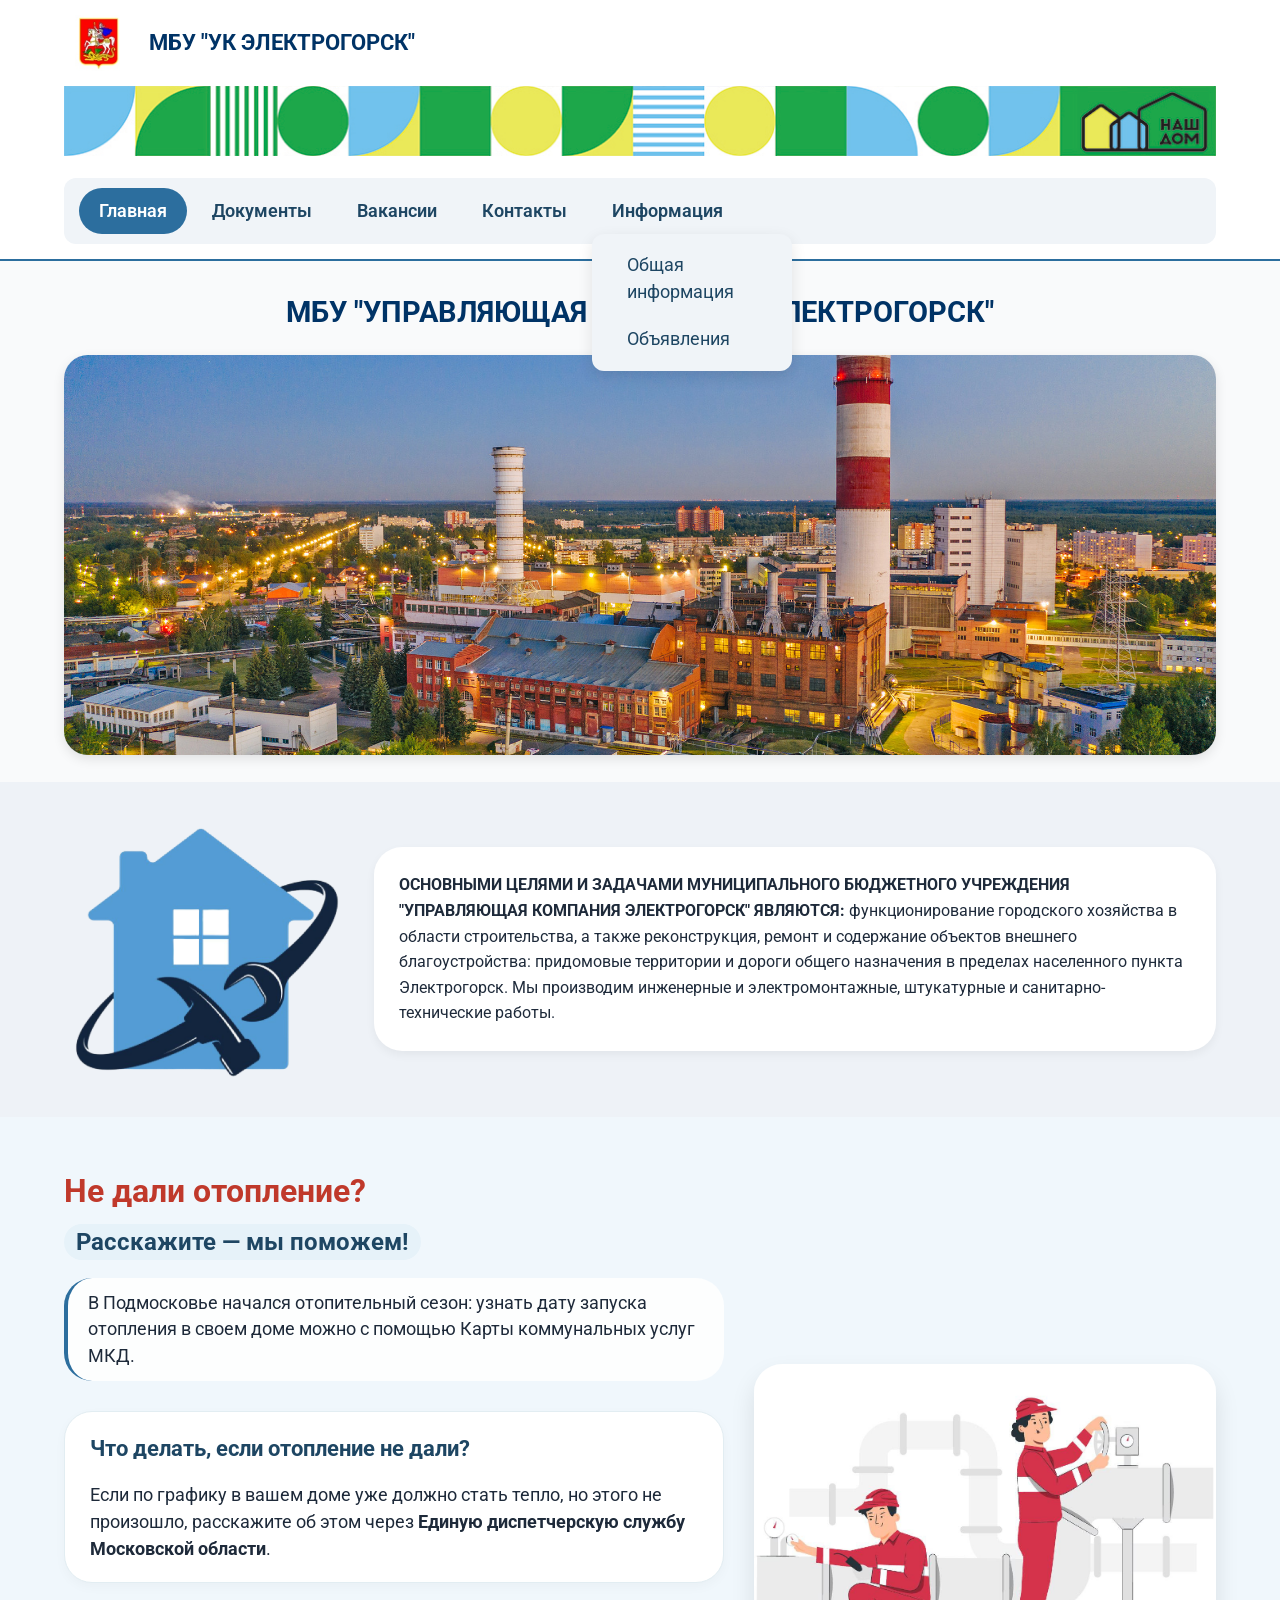
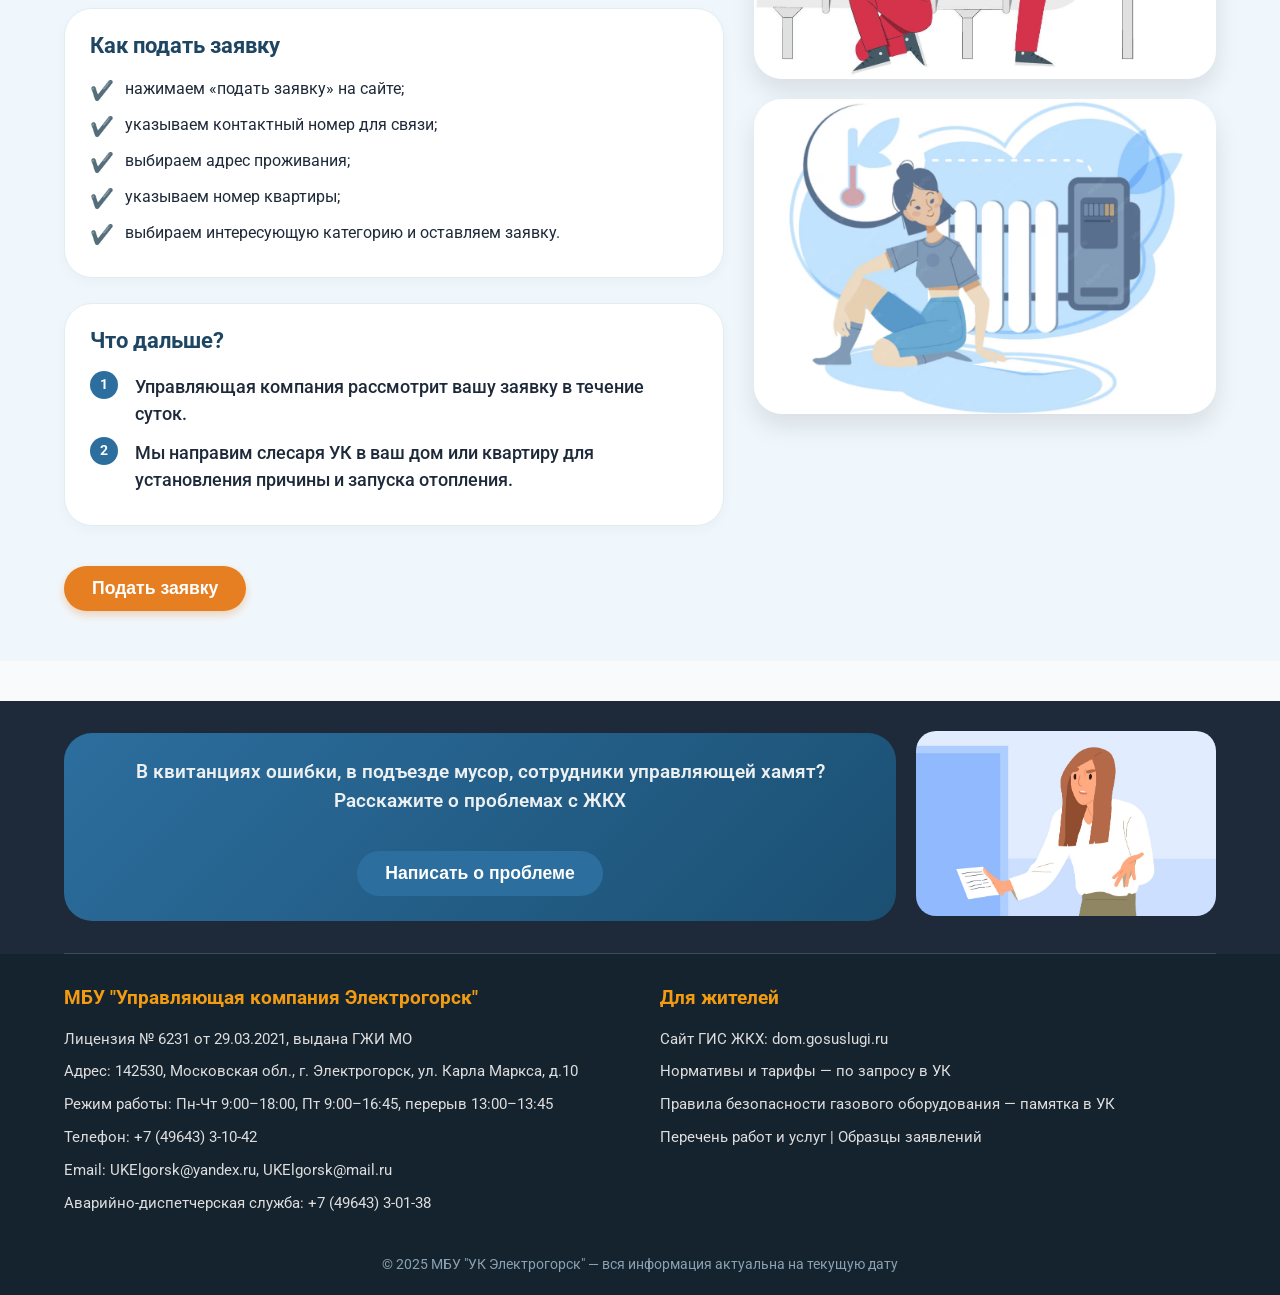
==== index.html @ 49cd02dc "new chekpoint" ====
<!DOCTYPE html>
<html lang="ru">
<head>
    <meta charset="UTF-8">
    <meta name="viewport" content="width=device-width, initial-scale=1.0, user-scalable=yes">
    <title>МБУ "УК Электрогорск" | Управляющая компания</title>
    <link rel="stylesheet" href="style.css">
    <!-- Подключаем шрифты для удобства чтения -->
    <link href="https://fonts.googleapis.com/css2?family=Roboto:wght@400;500;700;900&display=swap" rel="stylesheet">
</head>
<body>

    <!-- ШАПКА (ХЭДЕР) -->
    <header class="header">
        <div class="container header-container">
            <div class="logo">
                <img src="images/gerb.jpg" alt="Герб Электрогорска" class="gerb">
                <span class="logo-text">МБУ "УК ЭЛЕКТРОГОРСК"</span>
            </div>
            <!-- Декоративный орнамент (полоска с картинкой) -->
            <div class="ornament">
                <img src="images/top_ornament.png" alt="орнамент" class="ornament-img">
            </div>
            <!-- НАВИГАЦИЯ -->
            <nav class="main-nav">
                <ul class="nav-list">
                    <li><a href="index.html" class="active">Главная</a></li>
                    <li><a href="documents.html">Документы</a></li>
                    <li><a href="vacancies.html">Вакансии</a></li>
                    <li><a href="contacts.html">Контакты</a></li>
                    <li class="dropdown">
                        <a href="#">Информация</a>
                        <ul class="dropdown-menu">
                            <li><a href="info.html">Общая информация</a></li>
                            <li><a href="announcements.html">Объявления</a></li>
                        </ul>
                    </li>
                </ul>
            </nav>
        </div>
    </header>

    <main>
        <!-- Блок с названием компании и фотографией города -->
        <section class="hero">
            <div class="container">
                <h1 class="company-title">МБУ "УПРАВЛЯЮЩАЯ КОМПАНИЯ ЭЛЕКТРОГОРСК"</h1>
                <img src="images/city-photo2.jpg" alt="Город Электрогорск" class="city-photo">
            </div>
        </section>

        <section class="mission">
            <div class="container">
                <img src="images/work2.png" alt="Ремонтные работы" class="mission-img">
                <div class="mission-text">
                    <p><strong>ОСНОВНЫМИ ЦЕЛЯМИ И ЗАДАЧАМИ МУНИЦИПАЛЬНОГО БЮДЖЕТНОГО УЧРЕЖДЕНИЯ "УПРАВЛЯЮЩАЯ КОМПАНИЯ ЭЛЕКТРОГОРСК" ЯВЛЯЮТСЯ:</strong> функционирование городского хозяйства в области строительства, а также реконструкция, ремонт и содержание объектов внешнего благоустройства: придомовые территории и дороги общего назначения в пределах населенного пункта Электрогорск. Мы производим инженерные и электромонтажные, штукатурные и санитарно-технические работы.</p>
                </div>
            </div>
        </section>

       <!-- Блок "Не дали отопление?" с одной картинкой -->
<section class="heating">
    <div class="container heating-container">
        <div class="heating-info">
            <h2>Не дали отопление? <span>Расскажите — мы поможем!</span></h2>
            <p class="lead">В Подмосковье начался отопительный сезон: узнать дату запуска отопления в своем доме можно с помощью Карты коммунальных услуг МКД.</p>
            
            <div class="steps-block">
                <h3>Что делать, если отопление не дали?</h3>
                <p>Если по графику в вашем доме уже должно стать тепло, но этого не произошло, расскажите об этом через <strong>Единую диспетчерскую службу Московской области</strong>.</p>
            </div>
            
            <div class="steps-block">
                <h3>Как подать заявку</h3>
                <ul class="styled-list check-list">
                    <li>нажимаем «подать заявку» на сайте;</li>
                    <li>указываем контактный номер для связи;</li>
                    <li>выбираем адрес проживания;</li>
                    <li>указываем номер квартиры;</li>
                    <li>выбираем интересующую категорию и оставляем заявку.</li>
                </ul>
            </div>
            
            <div class="steps-block">
                <h3>Что дальше?</h3>
                <ol class="styled-list numbered-list">
                    <li>Управляющая компания рассмотрит вашу заявку в течение суток.</li>
                    <li>Мы направим слесаря УК в ваш дом или квартиру для установления причины и запуска отопления.</li>
                </ol>
            </div>
            
            <button class="btn primary-btn" id="openModalBtn">Подать заявку</button>
        </div>
        
        <div class="heating-image-single">
            <img src="images/work.jpg" alt="Помощь с отоплением">
            <img src="images/goodheat.png" alt="Помощь с отоплением">
            
        </div>
    </div>
</section>
    </main>

    <!-- ФУТЕР (нижняя часть с градиентом и обязательной информацией) -->
    <footer class="footer">
        <div class="container footer-container">
            <div class="footer-left">
                <div class="gradient-box">
                    <p class="footer-slogan">В квитанциях ошибки, в подъезде мусор, сотрудники управляющей хамят? Расскажите о проблемах с ЖКХ</p>
                    <button class="btn secondary-btn" id="openProblemModal">Написать о проблеме</button>
                </div>
            </div>
            <div class="footer-right">
                <!-- Картинка-заглушка, заменишь на свою -->
                <img src="images/banner.jpg" alt="Фото дома" class="footer-img">
                
            </div>
        </div>
        <!-- Блок с обязательной раскрытой информацией (п.31, 32 требований) -->
        <div class="footer-info">
            <div class="container">
                <div class="info-grid">
                    <div class="info-block">
                        <h4>МБУ "Управляющая компания Электрогорск"</h4>
                        <p>Лицензия № 6231 от 29.03.2021, выдана ГЖИ МО</p>
                        <p>Адрес: 142530, Московская обл., г. Электрогорск, ул. Карла Маркса, д.10</p>
                        <p>Режим работы: Пн-Чт 9:00–18:00, Пт 9:00–16:45, перерыв 13:00–13:45</p>
                        <p>Телефон: <a href="tel:+74964331042">+7 (49643) 3-10-42</a></p>
                        <p>Email: <a href="mailto:UKElgorsk@yandex.ru">UKElgorsk@yandex.ru</a>, <a href="mailto:UKElgorsk@mail.ru">UKElgorsk@mail.ru</a></p>
                        <p>Аварийно-диспетчерская служба: +7 (49643) 3-01-38</p>
                    </div>
                    <div class="info-block">
                        <h4>Для жителей</h4>
                        <p>Сайт ГИС ЖКХ: <a href="https://dom.gosuslugi.ru" target="_blank">dom.gosuslugi.ru</a></p>
                        <p>Нормативы и тарифы — по запросу в УК</p>
                        <p>Правила безопасности газового оборудования — памятка в УК</p>
                        <p><a href="#">Перечень работ и услуг</a> | <a href="#">Образцы заявлений</a></p>
                    </div>
                </div>
                <div class="copyright">
                    © 2025 МБУ "УК Электрогорск" — вся информация актуальна на текущую дату
                </div>
            </div>
        </div>
    </footer>

    <!-- МОДАЛЬНОЕ ОКНО для заявки (первые две кнопки) -->
    <div id="modal" class="modal">
        <div class="modal-content">
            <span class="close">&times;</span>
            <h3>Оставить заявку</h3>
            <form id="requestForm">
                <label>Ваше имя *</label>
                <input type="text" name="name" required>
                <label>Контактный телефон *</label>
                <input type="tel" name="phone" required>
                <label>Адрес (улица, дом, квартира)</label>
                <input type="text" name="address">
                <label>Суть проблемы</label>
                <textarea name="problem" rows="3"></textarea>
                <button type="submit" class="btn primary-btn">Отправить</button>
            </form>
        </div>
    </div>

    <script src="script.js"></script>
</body>
</html>
---- style.css ----
* {
    margin: 0;
    padding: 0;
    box-sizing: border-box;
}

body {
    font-family: 'Roboto', sans-serif;
    font-size: 18px;
    line-height: 1.5;
    color: #1e2a3a;
    background-color: #f9fafb;
}

.container {
    width: 90%;
    max-width: 1280px;
    margin: 0 auto;
}

/* Шапка */
.header {
    background: #fff;
    border-bottom: 2px solid #2c6e9e;
    padding: 15px 0;
}

.header-container {
    display: flex;
    flex-direction: column;
    gap: 15px;
}

.logo {
    display: flex;
    align-items: center;
    gap: 15px;
    flex-wrap: wrap;
}

.gerb {
    width: 70px;
    height: auto;
}

.logo-text {
    font-size: 1.4rem;
    font-weight: 700;
    color: #003366;
}

.ornament-img {
    width: 100%;
    height: 70px;
    object-fit: cover;
}

/* Навигация */
.main-nav ul {
    list-style: none;
    display: flex;
    flex-wrap: wrap;
    gap: 5px;
    background: #f0f4f8;
    padding: 10px 15px;
    border-radius: 12px;
}

.main-nav li {
    position: relative;
}

.main-nav a {
    display: block;
    padding: 10px 20px;
    text-decoration: none;
    color: #1e4663;
    font-weight: 600;
    font-size: 1.1rem;
    border-radius: 30px;
    transition: 0.2s;
}

.main-nav a:hover,
.main-nav a.active {
    background: #2c6e9e;
    color: white;
}

.dropdown-menu {
    position: absolute;
    top: 100%;
    left: 0;
    background: white;
    list-style: none;
    width: 200px;
    box-shadow: 0 5px 15px rgba(0,0,0,0.1);
    border-radius: 12px;
    display: none;
    z-index: 100;
    padding: 8px 0;
}

.dropdown:hover .dropdown-menu {
    display: block;
}

.dropdown-menu a {
    padding: 8px 20px;
    font-weight: normal;
}

/* Герой */
.hero {
    padding: 30px 0 20px;
    text-align: center;
}

.company-title {
    font-size: 1.8rem;
    color: #003366;
    margin-bottom: 20px;
}

.city-photo {
    width: 100%;
    max-height: 400px;
    object-fit: cover;
    border-radius: 24px;
    box-shadow: 0 4px 12px rgba(0,0,0,0.1);
}

/* Миссия */
.mission {
    padding: 40px 0;
    background: #eef2f7;
}

.mission .container {
    display: flex;
    flex-wrap: wrap;
    gap: 30px;
    align-items: center;
}

.mission-text {
    flex: 2;
    font-size: 1rem;
    line-height: 1.6;
}

.mission-text p {
    background: white;
    padding: 25px;
    border-radius: 28px;
    box-shadow: 0 4px 10px rgba(0,0,0,0.05);
}

.mission-img {
    flex: 1;
    max-width: 280px;
    border-radius: 20px;
}

/* ===== ОБНОВЛЁННЫЙ БЛОК ОТОПЛЕНИЯ ===== */
.heating {
    padding: 50px 0;
    background: #f0f7fc;
}

.heating-container {
    display: flex;
    flex-wrap: wrap;
    gap: 30px;
    align-items: center; /* картинка прижата к верху, не плавает по центру */
}

.heating-info {
    flex: 2;
    min-width: 280px;
}

.heating-info h2 {
    color: #c0392b;
    margin-bottom: 15px;
    font-size: 2rem;
}

.heating-info h2 span {
    display: inline-block;
    background: #e6f2f9;
    padding: 0 12px;
    border-radius: 40px;
    font-size: 1.5rem;
    color: #1e4663;
}

.lead {
    font-size: 1.1rem;
    background: #ffffffd9;
    padding: 12px 20px;
    border-radius: 28px;
    margin-bottom: 30px;
    border-left: 4px solid #2c6e9e;
}

.steps-block {
    margin-bottom: 25px;
    background: white;
    padding: 20px 25px;
    border-radius: 28px;
    box-shadow: 0 4px 12px rgba(0,0,0,0.03);
    border: 1px solid #e2edf2;
}

.steps-block h3 {
    margin: 0 0 15px 0;
    color: #1e4663;
    font-size: 1.4rem;
}

.styled-list {
    list-style: none;
    padding-left: 0;
}

.check-list li {
    padding-left: 35px;
    margin-bottom: 12px;
    position: relative;
    font-size: 1rem;
}

.check-list li::before {
    content: "✔️";
    position: absolute;
    left: 0;
    color: #27ae60;
    font-size: 1.2rem;
}


.numbered-list {
    list-style: none;
    counter-reset: step-counter;
}

.numbered-list li {
    counter-increment: step-counter;
    padding-left: 45px;
    margin-bottom: 12px;
    position: relative;
    font-weight: 500;
}


.numbered-list li::before {
    content: counter(step-counter);
    background: #2c6e9e;
    color: white;
    font-weight: bold;
    width: 28px;
    height: 28px;
    border-radius: 50%;
    display: inline-flex;
    align-items: center;
    justify-content: center;
    position: absolute;
    left: 0;
    top: -2px;
    font-size: 0.9rem;
}

/* Правая колонка — картинка увеличенной ширины */
.heating-image-single {
    flex: 1.4;
    min-width: 320px;
    display: flex;
    flex-direction: column;
    gap: 20px;
}
.heating-image-single img {
    width: 100%;
    height: auto;
    border-radius: 28px;
    box-shadow: 0 12px 24px rgba(0,0,0,0.1);
    display: block;
}

/* На мобильных картинка становится сверху или снизу */
@media (max-width: 768px) {
    .heating-container {
        flex-direction: column;
    }
    .heating-image-single {
        width: 100%;
        order: -1; /* картинка над текстом, можно убрать если нужно под текстом */
    }
}

.heating-images img:hover {
    transform: scale(1.02);
}

.heating-img-top {
    max-height: 280px;
    object-position: top;
}

.heating-img-bottom {
    max-height: 240px;
    object-position: center;
}

/* Кнопки */
.btn {
    padding: 12px 28px;
    font-size: 1.1rem;
    font-weight: 700;
    border: none;
    border-radius: 50px;
    cursor: pointer;
    transition: 0.2s;
    margin-top: 15px;
}

.primary-btn {
    background-color: #e67e22;
    color: white;
    box-shadow: 0 4px 8px rgba(230,126,34,0.3);
}

.primary-btn:hover {
    background-color: #d35400;
    transform: translateY(-2px);
}

.secondary-btn {
    background-color: #2c6e9e;
    color: white;
}

.secondary-btn:hover {
    background-color: #1e4a76;
}

/* Футер */
.footer {
    background: #1e2a3a;
    color: #ecf0f1;
    margin-top: 40px;
}

.footer-container {
    display: flex;
    flex-wrap: wrap;
    justify-content: space-between;
    align-items: center;
    padding: 30px 0;
    gap: 20px;
    border-bottom: 1px solid #3a4c5e;
}

.footer-left {
    flex: 1;
    min-width: 250px;
}

.gradient-box {
    background: linear-gradient(135deg, #2c6e9e, #1b4f72);
    padding: 25px;
    border-radius: 28px;
    text-align: center;
}

.footer-slogan {
    font-weight: 600;
    margin-bottom: 20px;
    font-size: 1.2rem;
}

.footer-right img {
    max-width: 300px;
    border-radius: 20px;
}

.footer-info {
    background: #15232e;
    padding: 30px 0 20px;
}

.info-grid {
    display: flex;
    flex-wrap: wrap;
    gap: 40px;
    justify-content: space-between;
}

.info-block {
    flex: 1;
    min-width: 260px;
}

.info-block h4 {
    margin-bottom: 15px;
    color: #f39c12;
    font-size: 1.2rem;
}

.info-block p, .info-block a {
    font-size: 0.95rem;
    margin-bottom: 10px;
    color: #ddd;
    text-decoration: none;
}

.info-block a:hover {
    color: #f39c12;
    text-decoration: underline;
}

.copyright {
    text-align: center;
    margin-top: 30px;
    font-size: 0.85rem;
    color: #8aa0b0;
}

/* Модальное окно */
.modal {
    display: none;
    position: fixed;
    z-index: 1000;
    left: 0;
    top: 0;
    width: 100%;
    height: 100%;
    background-color: rgba(0,0,0,0.7);
    justify-content: center;
    align-items: center;
}

.modal-content {
    background: white;
    width: 90%;
    max-width: 500px;
    padding: 30px;
    border-radius: 32px;
    position: relative;
}

.close {
    position: absolute;
    right: 20px;
    top: 15px;
    font-size: 32px;
    cursor: pointer;
    color: #777;
}

.close:hover {
    color: black;
}

.modal-content label {
    display: block;
    margin-top: 15px;
    font-weight: 600;
}

.modal-content input, .modal-content textarea {
    width: 100%;
    padding: 10px;
    margin-top: 5px;
    border: 1px solid #ccc;
    border-radius: 20px;
    font-size: 1rem;
}

@media (max-width: 768px) {
    body {
        font-size: 16px;
    }
    .main-nav ul {
        flex-direction: column;
    }
    .dropdown-menu {
        position: static;
        width: 100%;
        box-shadow: none;
        background: #e9ecef;
    }
    .company-title {
        font-size: 1.4rem;
    }
    .heating-images {
        flex-direction: row;
        flex-wrap: wrap;
    }
    .heating-images img {
        width: calc(50% - 10px);
    }
}

/* Стили для страницы Документы */
.documents-container {
    padding: 40px 20px;
}

.page-title {
    font-size: 2.2rem;
    color: #003366;
    margin-bottom: 30px;
    border-left: 6px solid #e67e22;
    padding-left: 20px;
}

.doc-block {
    background: white;
    border-radius: 28px;
    padding: 25px 30px;
    margin-bottom: 40px;
    box-shadow: 0 5px 15px rgba(0,0,0,0.05);
}

.doc-block h2 {
    color: #1e4663;
    margin-bottom: 20px;
    font-size: 1.8rem;
}

.doc-block p {
    margin-bottom: 15px;
    line-height: 1.6;
}

.important {
    background: #fef5e7;
    border-left: 5px solid #e67e22;
    padding: 12px 18px;
    border-radius: 16px;
}

.pdf-list ul {
    list-style: none;
    padding-left: 0;
}

.pdf-list li {
    margin: 12px 0;
    padding-left: 28px;
    background: url('data:image/svg+xml;utf8,<svg xmlns="http://www.w3.org/2000/svg" width="20" height="20" viewBox="0 0 24 24" fill="%23e67e22"><path d="M20 8h-2.81c-.45-.78-1.07-1.45-1.82-1.96L17 4.41 15.59 3l-2.17 2.17C12.96 5.06 12.49 5 12 5s-.96.06-1.41.17L8.41 3 7 4.41l1.62 1.63c-.75.51-1.37 1.18-1.82 1.96H4v2h2.09c-.05.33-.09.66-.09 1v1H4v2h2v1c0 .34.04.67.09 1H4v2h2.81c1.04 1.79 2.97 3 5.19 3s4.15-1.21 5.19-3H20v-2h-2.09c.05-.33.09-.66.09-1v-1h2v-2h-2v-1c0-.34-.04-.67-.09-1H20V8z"/></svg>') left center no-repeat;
    background-size: 20px;
}

.pdf-list a {
    text-decoration: none;
    color: #2c6e9e;
    font-weight: 500;
    border-bottom: 1px dashed #2c6e9e;
}

.pdf-list a:hover {
    color: #e67e22;
    border-bottom-color: #e67e22;
}

.note {
    font-size: 0.9rem;
    color: #7f8c8d;
    margin-top: 20px;
    font-style: italic;
}

/* Страница контактов */
.contacts-container {
    padding: 40px 20px;
}

.contacts-grid {
    display: flex;
    flex-wrap: wrap;
    gap: 30px;
    margin-bottom: 40px;
}

.contact-card {
    flex: 1;
    background: white;
    border-radius: 28px;
    padding: 25px;
    box-shadow: 0 5px 15px rgba(0,0,0,0.05);
}

.contact-card h2 {
    color: #1e4663;
    font-size: 1.6rem;
    margin-bottom: 20px;
}

.contact-card p {
    margin-bottom: 12px;
    line-height: 1.5;
}

.contact-card a {
    color: #e67e22;
    text-decoration: none;
    font-weight: 500;
}

.map-container {
    background: white;
    border-radius: 28px;
    padding: 20px;
    box-shadow: 0 5px 15px rgba(0,0,0,0.05);
}

.map-container h2 {
    margin-bottom: 20px;
    color: #1e4663;
}

.map-placeholder {
    background: #eef2f7;
    height: 300px;
    display: flex;
    align-items: center;
    justify-content: center;
    border-radius: 20px;
    text-align: center;
    color: #7f8c8d;
}

.announcements-container {
    padding: 40px 20px;
}
.announcements-grid {
    display: flex;
    flex-wrap: wrap;
    gap: 30px;
    justify-content: center;
}
.announcement-card {
    flex: 1 1 400px;
    background: white;
    border-radius: 24px;
    overflow: hidden;
    box-shadow: 0 4px 12px rgba(0,0,0,0.1);
}
.announcement-card img {
    width: 100%;
    height: auto;
    display: block;
}

/* Страница вакансий */
.vacancies-container {
    padding: 40px 20px;
}

.vacancies-intro {
    font-size: 1.2rem;
    margin-bottom: 30px;
    color: #2c3e50;
}

.vacancies-grid {
    display: grid;
    grid-template-columns: repeat(auto-fill, minmax(320px, 1fr));
    gap: 25px;
    margin-bottom: 50px;
    align-items: stretch; /* чтобы все карточки были одинаковой высоты в ряду */
}


.vacancy-card {
    background: white;
    border-radius: 28px;
    padding: 25px;
    box-shadow: 0 8px 20px rgba(0,0,0,0.08);
    transition: transform 0.2s, box-shadow 0.2s;
    display: flex;
    flex-direction: column;  /* размещаем содержимое вертикально */
    height: 100%;            /* занимает всю доступную высоту */
}

.vacancy-card:hover {
    transform: translateY(-5px);
    box-shadow: 0 12px 28px rgba(0,0,0,0.12);
}

.vacancy-card h2 {
    font-size: 1.8rem;
    color: #003366;
    margin-bottom: 15px;
}

.vacancy-details {
    display: flex;
    justify-content: space-between;
    align-items: center;
    margin-bottom: 15px;
    flex-wrap: wrap;
    gap: 10px;
}

.badge {
    background: #e67e22;
    color: white;
    padding: 5px 15px;
    border-radius: 30px;
    font-weight: 600;
    font-size: 0.9rem;
}

.salary {
    font-size: 1.4rem;
    font-weight: 700;
    color: #27ae60;
}

.vacancy-card p {
    margin: 10px 0;
    line-height: 1.4;
}

.respond-btn {
    background-color: #2c6e9e;
    color: white;
    width: 100%;
    margin-top: auto;        /* прижимаем кнопку к низу */
    font-weight: 700;
}

.respond-btn:hover {
    background-color: #1e4a76;
}

.hr-contacts {
    background: linear-gradient(135deg, #fef5e7, #fff);
    border-radius: 28px;
    padding: 25px;
    margin-top: 20px;
    text-align: center;
    border: 1px solid #ffe0b3;
}

.hr-contacts h3 {
    color: #e67e22;
    font-size: 1.6rem;
    margin-bottom: 15px;
}

.hr-contacts a {
    color: #2c6e9e;
    font-weight: bold;
    text-decoration: none;
}
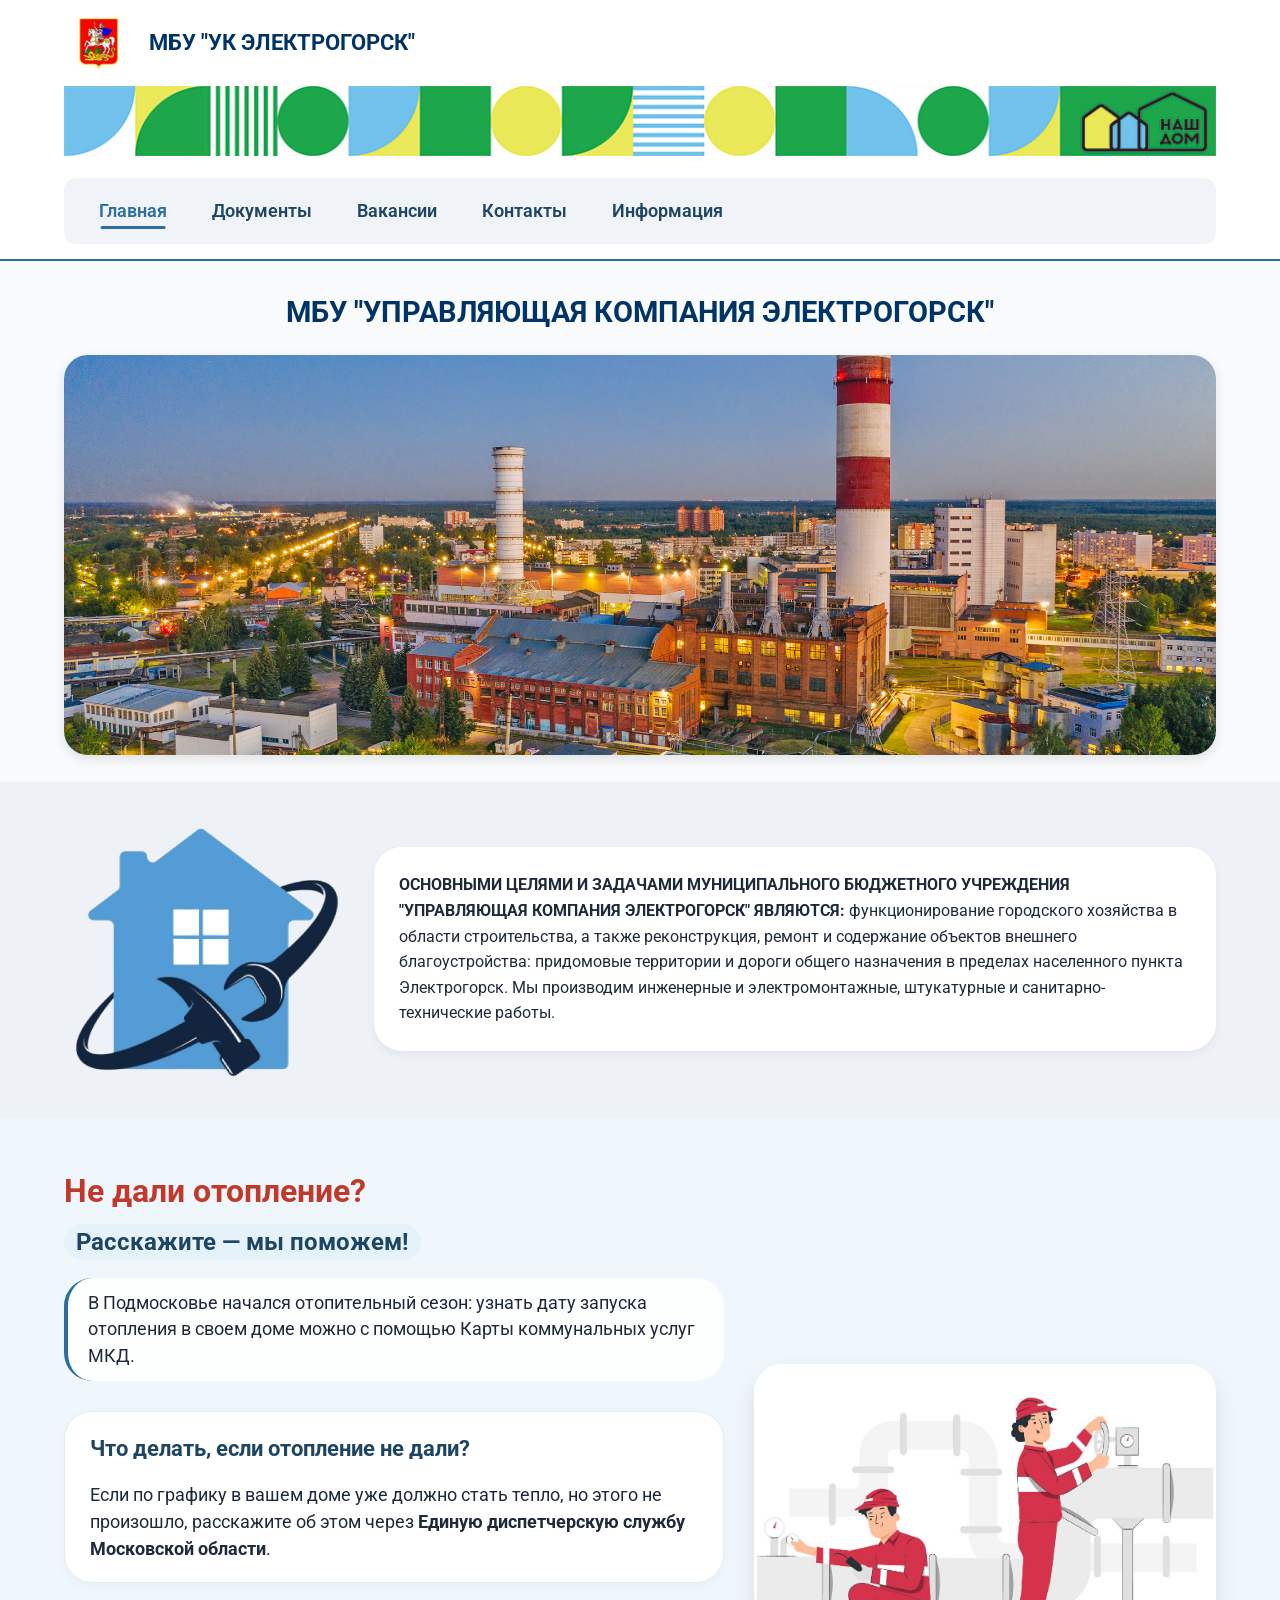
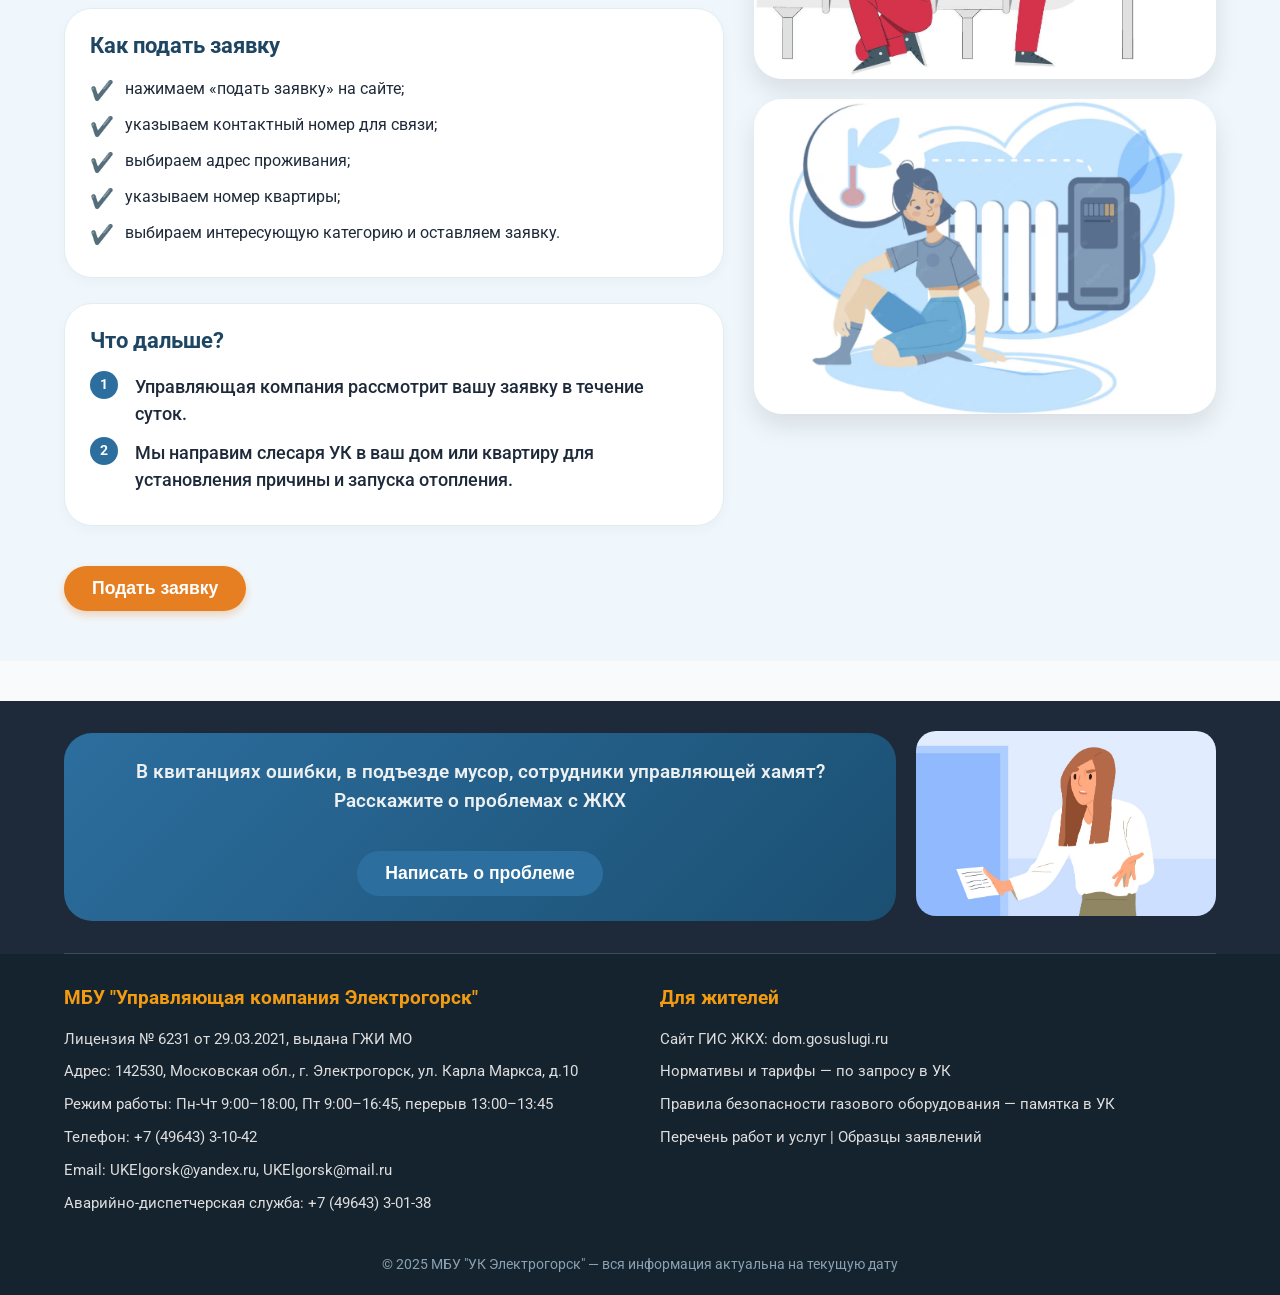
==== commit 6c8585ef: "new" ====
--- a/index.html
+++ b/index.html
@@ -7,6 +7,7 @@
     <link rel="stylesheet" href="style.css">
     <!-- Подключаем шрифты для удобства чтения -->
     <link href="https://fonts.googleapis.com/css2?family=Roboto:wght@400;500;700;900&display=swap" rel="stylesheet">
+    <link rel="stylesheet" href="https://unpkg.com/aos@next/dist/aos.css">
 </head>
 <body>
 
@@ -14,8 +15,8 @@
     <header class="header">
         <div class="container header-container">
             <div class="logo">
-                <img src="images/gerb.jpg" alt="Герб Электрогорска" class="gerb">
-                <span class="logo-text">МБУ "УК ЭЛЕКТРОГОРСК"</span>
+                <img src="images/gerb.jpg" alt="Герб Электрогорска" class="gerb" data-aos="zoom-in" data-aos-duration="1500">
+                <span class="logo-text" data-aos="zoom-in" data-aos-duration="1500">МБУ "УК ЭЛЕКТРОГОРСК"</span>
             </div>
             <!-- Декоративный орнамент (полоска с картинкой) -->
             <div class="ornament">
@@ -24,12 +25,12 @@
             <!-- НАВИГАЦИЯ -->
             <nav class="main-nav">
                 <ul class="nav-list">
-                    <li><a href="index.html" class="active">Главная</a></li>
-                    <li><a href="documents.html">Документы</a></li>
-                    <li><a href="vacancies.html">Вакансии</a></li>
-                    <li><a href="contacts.html">Контакты</a></li>
+                    <li><a href="index.html" class="active" data-aos="fade-left" data-aos-duration="1500">Главная</a></li>
+                    <li><a href="documents.html" data-aos="fade-left" data-aos-duration="1500">Документы</a></li>
+                    <li><a href="vacancies.html" data-aos="fade-left" data-aos-duration="1500">Вакансии</a></li>
+                    <li><a href="contacts.html" data-aos="fade-left" data-aos-duration="1500">Контакты</a></li>
                     <li class="dropdown">
-                        <a href="#">Информация</a>
+                        <a href="#" data-aos="fade-left" data-aos-duration="1500">Информация</a>
                         <ul class="dropdown-menu">
                             <li><a href="info.html">Общая информация</a></li>
                             <li><a href="announcements.html">Объявления</a></li>
@@ -44,16 +45,16 @@
         <!-- Блок с названием компании и фотографией города -->
         <section class="hero">
             <div class="container">
-                <h1 class="company-title">МБУ "УПРАВЛЯЮЩАЯ КОМПАНИЯ ЭЛЕКТРОГОРСК"</h1>
-                <img src="images/city-photo2.jpg" alt="Город Электрогорск" class="city-photo">
+                <h1 class="company-title" data-aos="fade-up" data-aos-duration="1500">МБУ "УПРАВЛЯЮЩАЯ КОМПАНИЯ ЭЛЕКТРОГОРСК"</h1>
+                <img src="images/city-photo2.jpg" alt="Город Электрогорск" class="city-photo" data-aos="zoom-out" data-aos-duration="1500">
             </div>
         </section>
 
         <section class="mission">
             <div class="container">
-                <img src="images/work2.png" alt="Ремонтные работы" class="mission-img">
+                <img src="images/work2.png" alt="Ремонтные работы" class="mission-img" data-aos="fade-right" data-aos-duration="1500">
                 <div class="mission-text">
-                    <p><strong>ОСНОВНЫМИ ЦЕЛЯМИ И ЗАДАЧАМИ МУНИЦИПАЛЬНОГО БЮДЖЕТНОГО УЧРЕЖДЕНИЯ "УПРАВЛЯЮЩАЯ КОМПАНИЯ ЭЛЕКТРОГОРСК" ЯВЛЯЮТСЯ:</strong> функционирование городского хозяйства в области строительства, а также реконструкция, ремонт и содержание объектов внешнего благоустройства: придомовые территории и дороги общего назначения в пределах населенного пункта Электрогорск. Мы производим инженерные и электромонтажные, штукатурные и санитарно-технические работы.</p>
+                    <p data-aos="fade-left" data-aos-duration="1500"><strong>ОСНОВНЫМИ ЦЕЛЯМИ И ЗАДАЧАМИ МУНИЦИПАЛЬНОГО БЮДЖЕТНОГО УЧРЕЖДЕНИЯ "УПРАВЛЯЮЩАЯ КОМПАНИЯ ЭЛЕКТРОГОРСК" ЯВЛЯЮТСЯ:</strong> функционирование городского хозяйства в области строительства, а также реконструкция, ремонт и содержание объектов внешнего благоустройства: придомовые территории и дороги общего назначения в пределах населенного пункта Электрогорск. Мы производим инженерные и электромонтажные, штукатурные и санитарно-технические работы.</p>
                 </div>
             </div>
         </section>
@@ -62,15 +63,15 @@
 <section class="heating">
     <div class="container heating-container">
         <div class="heating-info">
-            <h2>Не дали отопление? <span>Расскажите — мы поможем!</span></h2>
-            <p class="lead">В Подмосковье начался отопительный сезон: узнать дату запуска отопления в своем доме можно с помощью Карты коммунальных услуг МКД.</p>
-            
-            <div class="steps-block">
+            <h2 data-aos="fade-left" data-aos-duration="1500">Не дали отопление? <span>Расскажите — мы поможем!</span></h2>
+            <p class="lead" data-aos="fade-right" data-aos-duration="1500">В Подмосковье начался отопительный сезон: узнать дату запуска отопления в своем доме можно с помощью Карты коммунальных услуг МКД.</p>
+            
+            <div class="steps-block" data-aos="fade-right" data-aos-duration="1500" data-aos-delay="400">
                 <h3>Что делать, если отопление не дали?</h3>
                 <p>Если по графику в вашем доме уже должно стать тепло, но этого не произошло, расскажите об этом через <strong>Единую диспетчерскую службу Московской области</strong>.</p>
             </div>
             
-            <div class="steps-block">
+            <div class="steps-block" data-aos="fade-right" data-aos-duration="1500" data-aos-delay="500">
                 <h3>Как подать заявку</h3>
                 <ul class="styled-list check-list">
                     <li>нажимаем «подать заявку» на сайте;</li>
@@ -81,7 +82,7 @@
                 </ul>
             </div>
             
-            <div class="steps-block">
+            <div class="steps-block" data-aos="fade-right" data-aos-duration="1500" data-aos-delay="500">
                 <h3>Что дальше?</h3>
                 <ol class="styled-list numbered-list">
                     <li>Управляющая компания рассмотрит вашу заявку в течение суток.</li>
@@ -89,12 +90,12 @@
                 </ol>
             </div>
             
-            <button class="btn primary-btn" id="openModalBtn">Подать заявку</button>
+            <button class="btn primary-btn" id="openModalBtn" data-aos="fade-up" data-aos-duration="1000">Подать заявку</button>
         </div>
         
         <div class="heating-image-single">
-            <img src="images/work.jpg" alt="Помощь с отоплением">
-            <img src="images/goodheat.png" alt="Помощь с отоплением">
+            <img src="images/work.jpg" alt="Помощь с отоплением" data-aos="zoom-in" data-aos-duration="1500">
+            <img src="images/goodheat.png" alt="Помощь с отоплением" data-aos="zoom-in" data-aos-duration="1500">
             
         </div>
     </div>
@@ -144,25 +145,102 @@
         </div>
     </footer>
 
-    <!-- МОДАЛЬНОЕ ОКНО для заявки (первые две кнопки) -->
-    <div id="modal" class="modal">
-        <div class="modal-content">
-            <span class="close">&times;</span>
-            <h3>Оставить заявку</h3>
-            <form id="requestForm">
-                <label>Ваше имя *</label>
-                <input type="text" name="name" required>
-                <label>Контактный телефон *</label>
-                <input type="tel" name="phone" required>
-                <label>Адрес (улица, дом, квартира)</label>
-                <input type="text" name="address">
-                <label>Суть проблемы</label>
-                <textarea name="problem" rows="3"></textarea>
-                <button type="submit" class="btn primary-btn">Отправить</button>
-            </form>
-        </div>
+   <!-- НОВОЕ МОДАЛЬНОЕ ОКНО для "Написать о проблеме" -->
+<div id="problemModal" class="modal problem-modal">
+    <div class="modal-content modal-large">
+        <span class="close-problem-modal close">&times;</span>
+        <h3>Сообщить о проблеме</h3>
+        <form id="problemForm" enctype="multipart/form-data">
+            <div class="form-group">
+                <label>Опишите ситуацию *</label>
+                <textarea name="problemText" rows="4" placeholder="Суть проблемы или предложения..." required></textarea>
+                <small class="form-hint">Несколько проблем? Рекомендуется указывать информацию только об одной проблеме или предложении, так вопрос быстрее дойдет до адресата.</small>
+            </div>
+
+            <div class="form-group">
+                <label>Файлы (при необходимости)</label>
+                <div class="file-upload-area" id="fileUploadArea">
+                    <p>📎 Перетащите файлы сюда или <span class="file-select-link">выберите на компьютере</span></p>
+                    <input type="file" name="files" id="fileInput" multiple style="display: none;">
+                </div>
+                <small class="form-hint">Не более 10 файлов, каждый до 10 Мб</small>
+                <ul id="fileList" class="file-list"></ul>
+            </div>
+
+            <div class="form-row">
+                <div class="form-group">
+                    <label>Ваш регион *</label>
+                    <select name="region" required>
+                        <option value="">Выберите регион</option>
+                        <option value="Московская область">Московская область</option>
+                        <option value="Москва">Москва</option>
+                        <option value="Другой">Другой</option>
+                    </select>
+                </div>
+                <div class="form-group">
+                    <label>Категория</label>
+                    <select name="category">
+                        <option value="">Выберите категорию</option>
+                        <option value="Проблема с ЖКХ">Проблема с ЖКХ</option>
+                        <option value="Ошибка в квитанции">Ошибка в квитанции</option>
+                        <option value="Хамство сотрудников">Хамство сотрудников</option>
+                        <option value="Мусор и благоустройство">Мусор и благоустройство</option>
+                        <option value="Отопление/горячая вода">Отопление/горячая вода</option>
+                    </select>
+                </div>
+            </div>
+
+            <div class="form-group checkbox-group">
+                <label class="checkbox-label">
+                    <input type="checkbox" name="publicDisplay"> Отображать сообщение или обращение на портале госуслуг в открытом доступе
+                </label>
+            </div>
+
+            <div class="form-group checkbox-group">
+                <label class="checkbox-label">
+                    <input type="checkbox" name="agreement" required> Я соглашаюсь с правилами подачи сообщений и обращений
+                </label>
+            </div>
+
+            <div class="form-group checkbox-group">
+                <label class="checkbox-label">
+                    <input type="checkbox" name="collective"> Коллективное обращение
+                </label>
+                <small class="form-hint">Если обращение коллективное, укажите список заявителей в описании.</small>
+            </div>
+
+            <div class="form-group checkbox-group">
+                <label class="checkbox-label">
+                    <input type="checkbox" name="fz59"> Если Вы хотите, чтобы обращение рассматривалось в соответствии с 59-ФЗ в 30-дневный срок, отметьте на форме
+                </label>
+            </div>
+
+            <button type="submit" class="btn primary-btn">Отправить обращение</button>
+        </form>
     </div>
-
+</div>
+
+
+<!-- СТАРАЯ МОДАЛКА для заявки на отопление/вакансии -->
+<div id="modal" class="modal">
+    <div class="modal-content">
+        <span class="close">&times;</span>
+        <h3>Подать заявку</h3>
+        <form id="requestForm">
+            <label>Ваше имя *</label>
+            <input type="text" name="name" required>
+            <label>Контактный телефон *</label>
+            <input type="tel" name="phone" required>
+            <label>Адрес (улица, дом, квартира)</label>
+            <input type="text" name="address">
+            <label>Суть проблемы</label>
+            <textarea name="problem" rows="3"></textarea>
+            <button type="submit" class="btn primary-btn">Отправить</button>
+        </form>
+    </div>
+</div>
+<script src="https://unpkg.com/aos@next/dist/aos.js"></script>
+  <script>AOS.init({offset:0});</script>
     <script src="script.js"></script>
 </body>
 </html>
--- a/style.css
+++ b/style.css
@@ -78,13 +78,29 @@
     font-weight: 600;
     font-size: 1.1rem;
     border-radius: 30px;
-    transition: 0.2s;
-}
-
+    position: relative;
+    transition: color 0.3s ease;
+}
+.main-nav a::after {
+    content: '';
+    position: absolute;
+    bottom: 5px;
+    left: 50%;
+    transform: translateX(-50%);
+    width: 0;
+    height: 3px;
+    background: #2c6e9e;
+    border-radius: 3px;
+    transition: width 0.3s ease;
+}
+.main-nav a:hover::after,
+.main-nav a.active::after {
+    width: 60%;
+}
 .main-nav a:hover,
 .main-nav a.active {
-    background: #2c6e9e;
-    color: white;
+    background: none;
+    color: #2c6e9e;
 }
 
 .dropdown-menu {
@@ -96,18 +112,60 @@
     width: 200px;
     box-shadow: 0 5px 15px rgba(0,0,0,0.1);
     border-radius: 12px;
-    display: none;
     z-index: 100;
     padding: 8px 0;
+    
+    /* Плавное появление */
+    opacity: 0;
+    visibility: hidden;
+    transform: translateY(-10px);
+    transition: opacity 0.25s ease, visibility 0.25s ease, transform 0.25s ease;
 }
 
 .dropdown:hover .dropdown-menu {
-    display: block;
-}
+    opacity: 1;
+    visibility: visible;
+    transform: translateY(0);
+}
+
 
 .dropdown-menu a {
     padding: 8px 20px;
     font-weight: normal;
+    display: block;
+}
+
+@media (max-width: 768px) {
+    body {
+        font-size: 16px;
+    }
+    .main-nav ul {
+        flex-direction: column;
+    }
+    /* Для мобильных — подменю раскрывается без анимации, но не мешает десктопу */
+    .dropdown-menu {
+        position: static;
+        width: 100%;
+        box-shadow: none;
+        background: #e9ecef;
+        opacity: 1;
+        visibility: visible;
+        transform: none;
+        display: none;  /* скрыто, показываем при наведении */
+    }
+    .dropdown:hover .dropdown-menu {
+        display: block;
+    }
+    .company-title {
+        font-size: 1.4rem;
+    }
+    .heating-images {
+        flex-direction: row;
+        flex-wrap: wrap;
+    }
+    .heating-images img {
+        width: calc(50% - 10px);
+    }
 }
 
 /* Герой */
@@ -342,6 +400,8 @@
 
 .secondary-btn:hover {
     background-color: #1e4a76;
+    transform: translateY(-3px);/* положение(вверх) */
+    
 }
 
 /* Футер */
@@ -426,7 +486,186 @@
     color: #8aa0b0;
 }
 
-/* Модальное окно */
+/* ===== РАСШИРЕННАЯ МОДАЛКА ДЛЯ ПРОБЛЕМ ===== */
+.problem-modal .modal-content {
+    max-width: 1000px;          /* шире — было 700px */
+    width: 90%;
+    max-height: 85vh;
+    overflow-y: auto;          /* скролл только вертикальный */
+    padding: 30px;
+    border-radius: 32px;
+    background: white;
+    scrollbar-width: thin;
+}
+.problem-modal .modal-content {
+    max-height: 85vh;
+    overflow-y: auto;
+    border-radius: 32px;
+    /* скролл будет внутри, но не вылезет за углы, если у родителя overflow скрыт? */
+}
+.problem-modal .modal-content {
+    scrollbar-width: thin;
+}
+.problem-modal .modal-content::-webkit-scrollbar {
+    width: 6px;
+}
+.problem-modal .modal-content::-webkit-scrollbar-track {
+    background: #f1f1f1;
+    border-radius: 10px;
+}
+.problem-modal .modal-content::-webkit-scrollbar-thumb {
+    background: #2c6e9e;
+    border-radius: 10px;
+}
+.modal-large {
+    max-width: 700px;
+}
+
+.form-group {
+    margin-bottom: 20px;
+}
+
+.form-group label {
+    display: block;
+    font-weight: 600;
+    margin-bottom: 8px;
+    color: #1e4663;
+}
+
+.form-group input[type="text"],
+.form-group input[type="tel"],
+.form-group textarea,
+.form-group select {
+    width: 100%;
+    padding: 12px 15px;
+    border: 1px solid #ccc;
+    border-radius: 20px;
+    font-size: 1rem;
+    font-family: inherit;
+}
+.form-group textarea {
+    resize: vertical;
+}
+
+.form-hint {
+    font-size: 0.85rem;
+    color: #7f8c8d;
+    margin-top: 5px;
+    display: block;
+}
+
+.form-row {
+    display: flex;
+    gap: 20px;
+    flex-wrap: wrap;
+}
+
+.form-row .form-group {
+    flex: 1;
+}
+
+/* Зона загрузки файлов */
+.file-upload-area {
+    border: 2px dashed #2c6e9e;
+    border-radius: 20px;
+    padding: 20px;
+    text-align: center;
+    background: #f8fafc;
+    cursor: pointer;
+    transition: 0.2s;
+}
+
+.file-upload-area:hover {
+    background: #eef2f7;
+    border-color: #e67e22;
+}
+
+.file-select-link {
+    color: #e67e22;
+    text-decoration: underline;
+    cursor: pointer;
+}
+
+.file-list {
+    margin-top: 10px;
+    list-style: none;
+    padding-left: 0;
+}
+
+.file-list li {
+    background: #eef2f7;
+    margin: 5px 0;
+    padding: 5px 10px;
+    border-radius: 12px;
+    font-size: 0.9rem;
+    display: inline-block;
+    margin-right: 8px;
+}
+
+/* Чекбоксы */
+.checkbox-group {
+    margin: 15px 0;
+}
+
+.checkbox-label {
+    display: flex;
+    align-items: center;
+    gap: 12px;
+    cursor: pointer;
+    font-weight: 400;
+    color: #1e2a3a;
+}
+.checkbox-label input {
+    width: 20px;
+    height: 20px;
+    margin: 0;
+    flex-shrink: 0;
+    cursor: pointer;
+}
+.checkbox-label {
+    font-weight: 400;
+}
+.checkbox-label br {
+    display: none;
+}
+
+/* Кнопка закрытия */
+.close-problem-modal {
+    position: absolute;
+    right: 20px;
+    top: 15px;
+    font-size: 28px;
+    cursor: pointer;
+    color: #777;
+}
+
+.close-problem-modal:hover {
+    color: black;
+}
+
+
+/* ЖЁСТКОЕ ИСПРАВЛЕНИЕ ЧЕКБОКСОВ – квадратик слева, текст справа */
+.modal .checkbox-label,
+.problem-modal .checkbox-label {
+    display: flex !important;
+    flex-direction: row !important;
+    align-items: center !important;
+    gap: 12px !important;
+}
+.modal .checkbox-label input,
+.problem-modal .checkbox-label input {
+    width: 20px !important;
+    height: 20px !important;
+    margin: 0 !important;
+    flex-shrink: 0 !important;
+}
+
+
+
+
+
+
+/* Старая модалка (простая форма) */
 .modal {
     display: none;
     position: fixed;
@@ -439,8 +678,7 @@
     justify-content: center;
     align-items: center;
 }
-
-.modal-content {
+.modal .modal-content {
     background: white;
     width: 90%;
     max-width: 500px;
@@ -448,8 +686,7 @@
     border-radius: 32px;
     position: relative;
 }
-
-.close {
+.modal .close {
     position: absolute;
     right: 20px;
     top: 15px;
@@ -457,18 +694,15 @@
     cursor: pointer;
     color: #777;
 }
-
-.close:hover {
+.modal .close:hover {
     color: black;
 }
-
-.modal-content label {
+.modal label {
     display: block;
     margin-top: 15px;
     font-weight: 600;
 }
-
-.modal-content input, .modal-content textarea {
+.modal input, .modal textarea {
     width: 100%;
     padding: 10px;
     margin-top: 5px;
@@ -620,7 +854,11 @@
     margin-bottom: 20px;
     color: #1e4663;
 }
-
+/* Дополнительные стили для карты */
+.map-container:hover {
+    box-shadow: 0 8px 20px rgba(0, 0, 0, 0.1);
+    transition: box-shadow 0.3s ease;
+}
 .map-placeholder {
     background: #eef2f7;
     height: 300px;
@@ -756,4 +994,95 @@
     color: #2c6e9e;
     font-weight: bold;
     text-decoration: none;
+}
+
+
+
+
+
+
+
+/* ===== АККОРДЕОН ДЛЯ СТРАНИЦЫ ИНФОРМАЦИЯ ===== */
+.info-container {
+    padding: 40px 20px;
+}
+
+.accordion-item {
+    background: white;
+    border-radius: 28px;
+    margin-bottom: 20px;
+    box-shadow: 0 5px 15px rgba(0,0,0,0.05);
+    overflow: hidden;
+}
+
+.accordion-header {
+    width: 100%;
+    background: none;
+    border: none;
+    text-align: left;
+    font-size: 1.6rem;
+    font-weight: 700;
+    color: #1e4663;
+    padding: 20px 25px;
+    display: flex;
+    justify-content: space-between;
+    align-items: center;
+    cursor: pointer;
+    transition: background 0.2s;
+}
+
+.accordion-header:hover {
+    background: #f8fafc;
+}
+
+.accordion-header .icon {
+    font-size: 1.8rem;
+    font-weight: 400;
+    transition: transform 0.3s ease;
+    color: #e67e22;
+}
+
+.accordion-header.active .icon {
+    transform: rotate(45deg);
+}
+
+/* Новая техника: grid-template-rows для плавности */
+.accordion-content {
+    display: grid;
+    grid-template-rows: 0fr;
+    transition: grid-template-rows 0.35s cubic-bezier(0.33, 1, 0.68, 1);
+    padding: 0 25px;
+}
+
+.accordion-content.show {
+    grid-template-rows: 1fr;
+    padding: 0 25px 25px 25px;
+}
+
+/* Внутренний контейнер для контента */
+.accordion-content > div {
+    overflow: hidden;
+}
+
+/* Внутренние отступы для контента */
+.accordion-content p,
+.accordion-content ul,
+.accordion-content ol {
+    margin-bottom: 15px;
+    line-height: 1.6;
+}
+
+.accordion-content ul, 
+.accordion-content ol {
+    padding-left: 25px;
+}
+
+.accordion-content a {
+    color: #e67e22;
+    text-decoration: none;
+    font-weight: 500;
+}
+
+.accordion-content a:hover {
+    text-decoration: underline;
 }
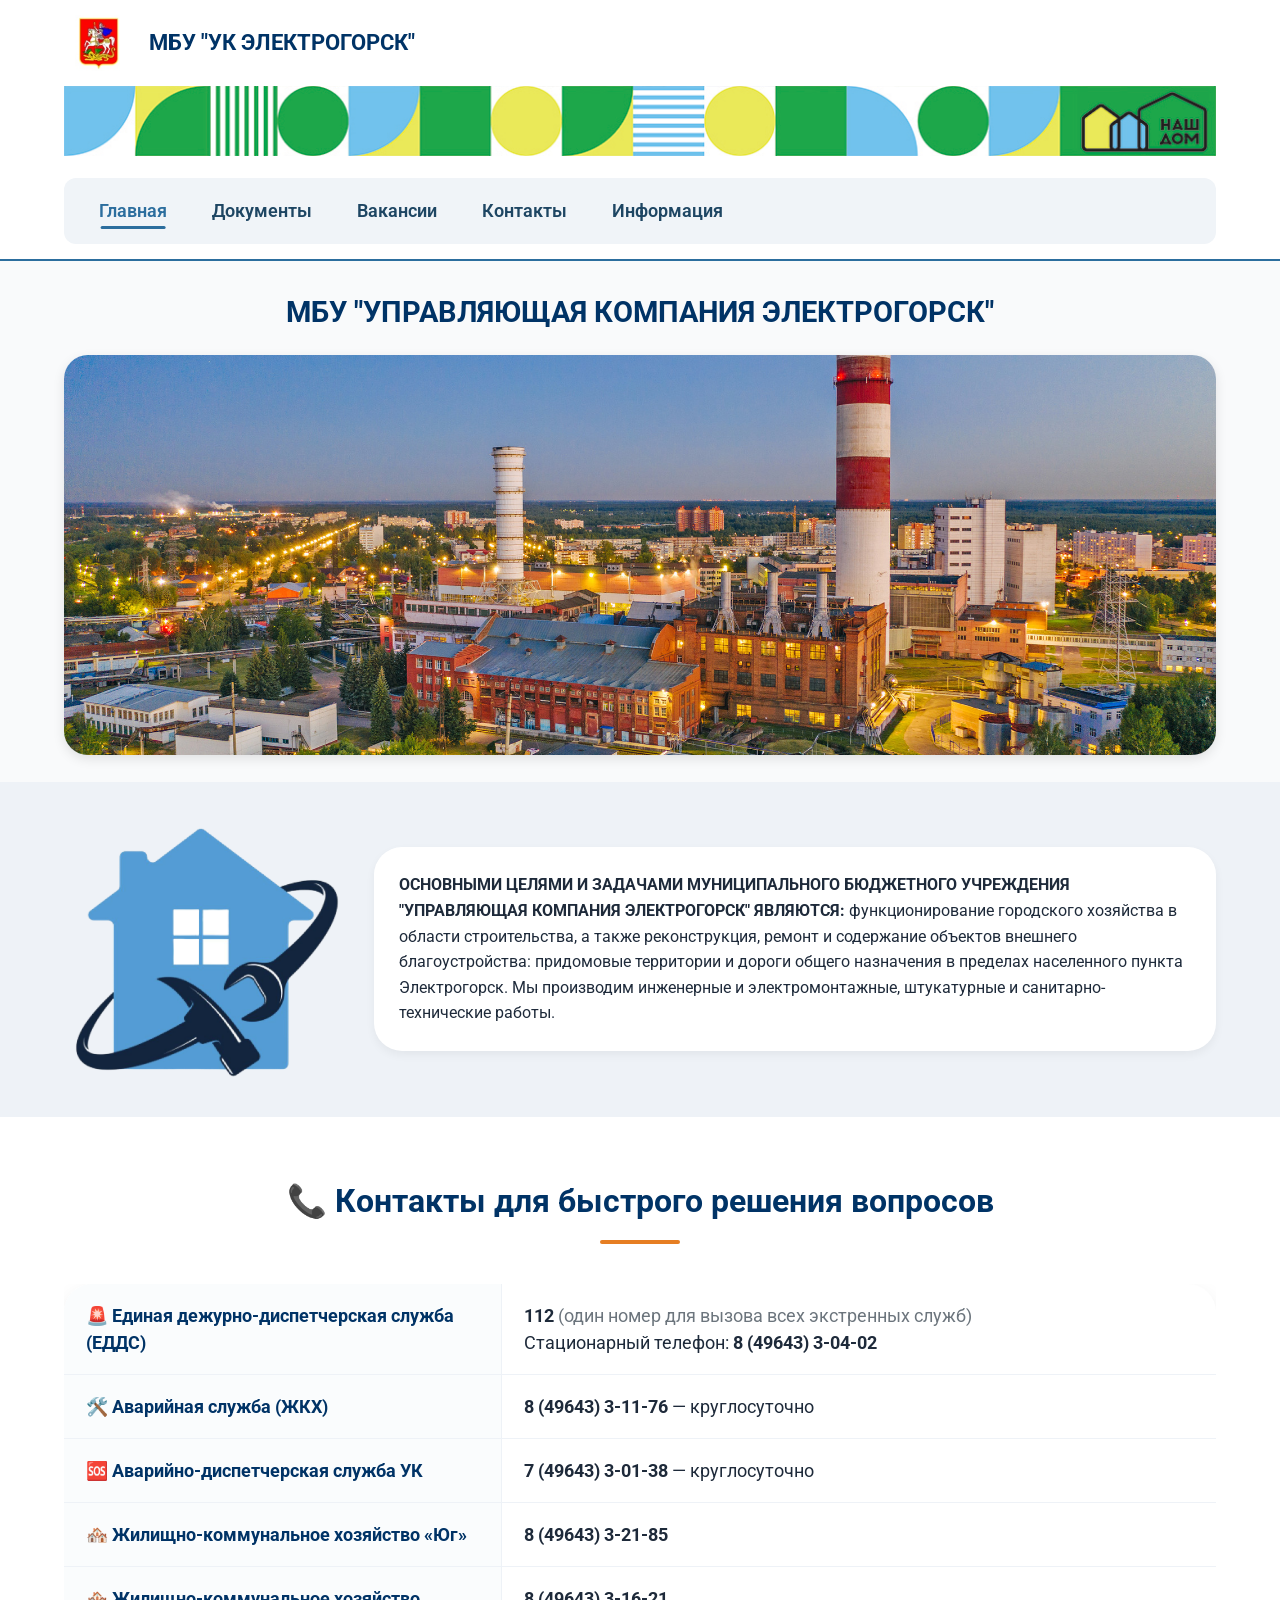
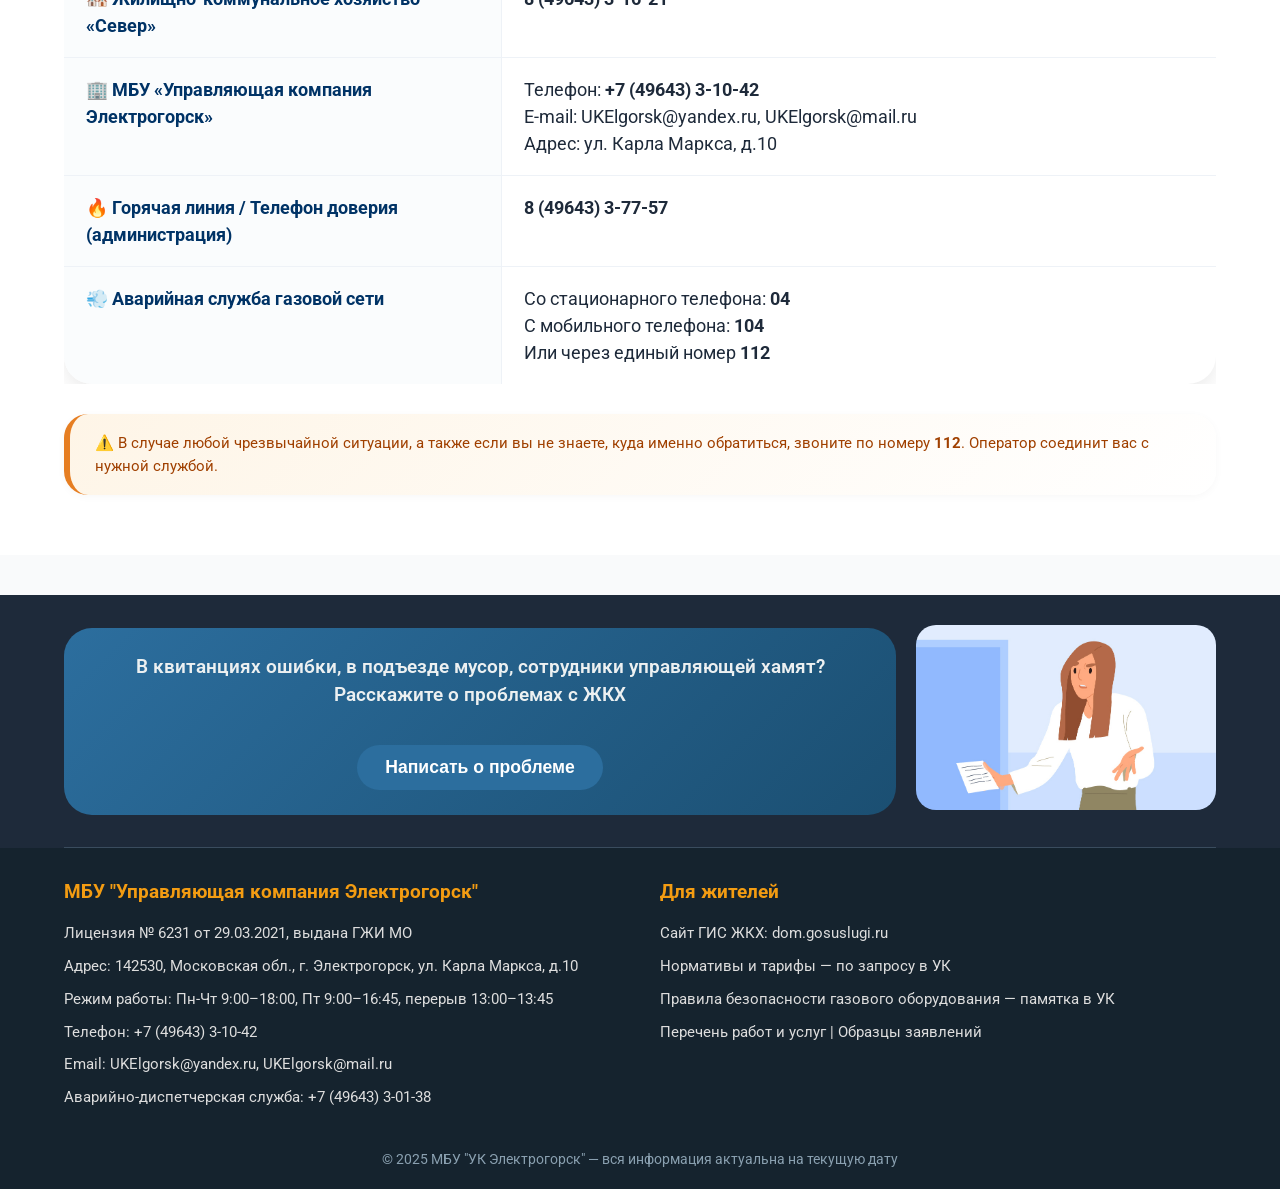
==== commit 69507b03: "new design" ====
--- a/index.html
+++ b/index.html
@@ -59,8 +59,57 @@
             </div>
         </section>
 
+
+        
+
+<section class="contacts-block">
+    <div class="container">
+        <h2 class="section-title">📞 Контакты для быстрого решения вопросов</h2>
+        <div class="contacts-table-wrapper" data-aos="fade-up" data-aos-duration="800">
+            <table class="contacts-table">
+                <tbody>
+                    <tr>
+                        <td><strong>🚨 Единая дежурно-диспетчерская служба (ЕДДС)</strong></td>
+                        <td><strong>112</strong> <span style="color:#6c757d;">(один номер для вызова всех экстренных служб)</span><br>Стационарный телефон: <strong>8 (49643) 3-04-02</strong></td>
+                    </tr>
+                    <tr>
+                        <td><strong>🛠️ Аварийная служба (ЖКХ)</strong></td>
+                        <td><strong>8 (49643) 3-11-76</strong> — круглосуточно</td>
+                    </tr>
+                    <tr>
+    <td><strong>🆘 Аварийно-диспетчерская служба УК</strong></td>
+    <td><strong>7 (49643) 3-01-38</strong> — круглосуточно</td>
+</tr>
+                    <tr>
+                        <td><strong>🏘️ Жилищно-коммунальное хозяйство «Юг»</strong></td>
+                        <td><strong>8 (49643) 3-21-85</strong></td>
+                    </tr>
+                    <tr>
+                        <td><strong>🏘️ Жилищно-коммунальное хозяйство «Север»</strong></td>
+                        <td><strong>8 (49643) 3-16-21</strong></td>
+                    </tr>
+                    <tr>
+                        <td><strong>🏢 МБУ «Управляющая компания Электрогорск»</strong></td>
+                        <td>Телефон: <strong>+7 (49643) 3-10-42</strong><br>E-mail: UKElgorsk@yandex.ru, UKElgorsk@mail.ru<br>Адрес: ул. Карла Маркса, д.10</td>
+                    </tr>
+                    <tr>
+                        <td><strong>🔥 Горячая линия / Телефон доверия (администрация)</strong></td>
+                        <td><strong>8 (49643) 3-77-57</strong></td>
+                    </tr>
+                    <tr>
+                        <td><strong>💨 Аварийная служба газовой сети</strong></td>
+                        <td>Со стационарного телефона: <strong>04</strong><br>С мобильного телефона: <strong>104</strong><br>Или через единый номер <strong>112</strong></td>
+                    </tr>
+                </tbody>
+            </table>
+        </div>
+        <p class="contacts-note">⚠️ В случае любой чрезвычайной ситуации, а также если вы не знаете, куда именно обратиться, звоните по номеру <strong>112</strong>. Оператор соединит вас с нужной службой.</p>
+    </div>
+</section>
+
+ <!-- конец -->
        <!-- Блок "Не дали отопление?" с одной картинкой -->
-<section class="heating">
+ <!--<section class="heating">
     <div class="container heating-container">
         <div class="heating-info">
             <h2 data-aos="fade-left" data-aos-duration="1500">Не дали отопление? <span>Расскажите — мы поможем!</span></h2>
@@ -99,9 +148,8 @@
             
         </div>
     </div>
-</section>
+</section>-->
     </main>
-
     <!-- ФУТЕР (нижняя часть с градиентом и обязательной информацией) -->
     <footer class="footer">
         <div class="container footer-container">
--- a/style.css
+++ b/style.css
@@ -1085,4 +1085,107 @@
 
 .accordion-content a:hover {
     text-decoration: underline;
+}
+
+
+
+
+
+/* Стили для нового блока с контактами на главной странице */
+.contacts-block {
+    padding: 60px 0;
+    background: #ffffff;
+}
+
+.section-title {
+    font-size: 2rem;
+    font-weight: 700;
+    color: #003366;
+    text-align: center;
+    margin-bottom: 40px;
+    position: relative;
+}
+.section-title:after {
+    content: '';
+    display: block;
+    width: 80px;
+    height: 4px;
+    background: #e67e22;
+    margin: 15px auto 0;
+    border-radius: 2px;
+}
+
+/* Стили для табличного варианта */
+.contacts-table-wrapper {
+    overflow-x: auto;
+    margin: 30px 0;
+}
+.contacts-table {
+    width: 100%;
+    border-collapse: collapse;
+    background: #ffffff;
+    border-radius: 28px;
+    overflow: hidden;
+    box-shadow: 0 8px 20px rgba(0,0,0,0.08);
+    transition: box-shadow 0.3s ease;
+}
+.contacts-table:hover {
+    box-shadow: 0 15px 30px rgba(0,0,0,0.12);
+}
+
+.contacts-table td {
+    padding: 18px 22px;
+    border-bottom: 1px solid #eef2f7;
+    vertical-align: top;
+    transition: all 0.2s ease;
+}
+.contacts-table td:first-child {
+    font-weight: 700;
+    color: #003366;
+    width: 38%;
+    background-color: #fafcfd;
+    border-right: 1px solid #eef2f7;
+}
+.contacts-table tr:last-child td {
+    border-bottom: none;
+}
+.contacts-table tr:hover td {
+    background-color: #fef5e7;
+    transform: scale(1.01);
+    transition: all 0.2s ease;
+}
+.contacts-table tr:hover td:first-child {
+    background-color: #fff0e0;
+}
+.contacts-note {
+    background: linear-gradient(135deg, #fef5e7, #fff);
+    padding: 18px 25px;
+    border-radius: 24px;
+    color: #a04000;
+    font-size: 0.95rem;
+    border-left: 6px solid #e67e22;
+    margin-top: 30px;
+    box-shadow: 0 2px 8px rgba(0,0,0,0.03);
+}
+
+.contacts-table a {
+    color: #2c6e9e;
+    text-decoration: none;
+    font-weight: 500;
+    transition: color 0.2s;
+}
+.contacts-table a:hover {
+    color: #e67e22;
+    text-decoration: underline;
+}
+/* Примечание под таблицей */
+.contacts-note {
+    background: linear-gradient(135deg, #fef5e7, #fff);
+    padding: 18px 25px;
+    border-radius: 24px;
+    color: #a04000;
+    font-size: 0.95rem;
+    border-left: 6px solid #e67e22;
+    margin-top: 30px;
+    box-shadow: 0 2px 8px rgba(0,0,0,0.03);
 }
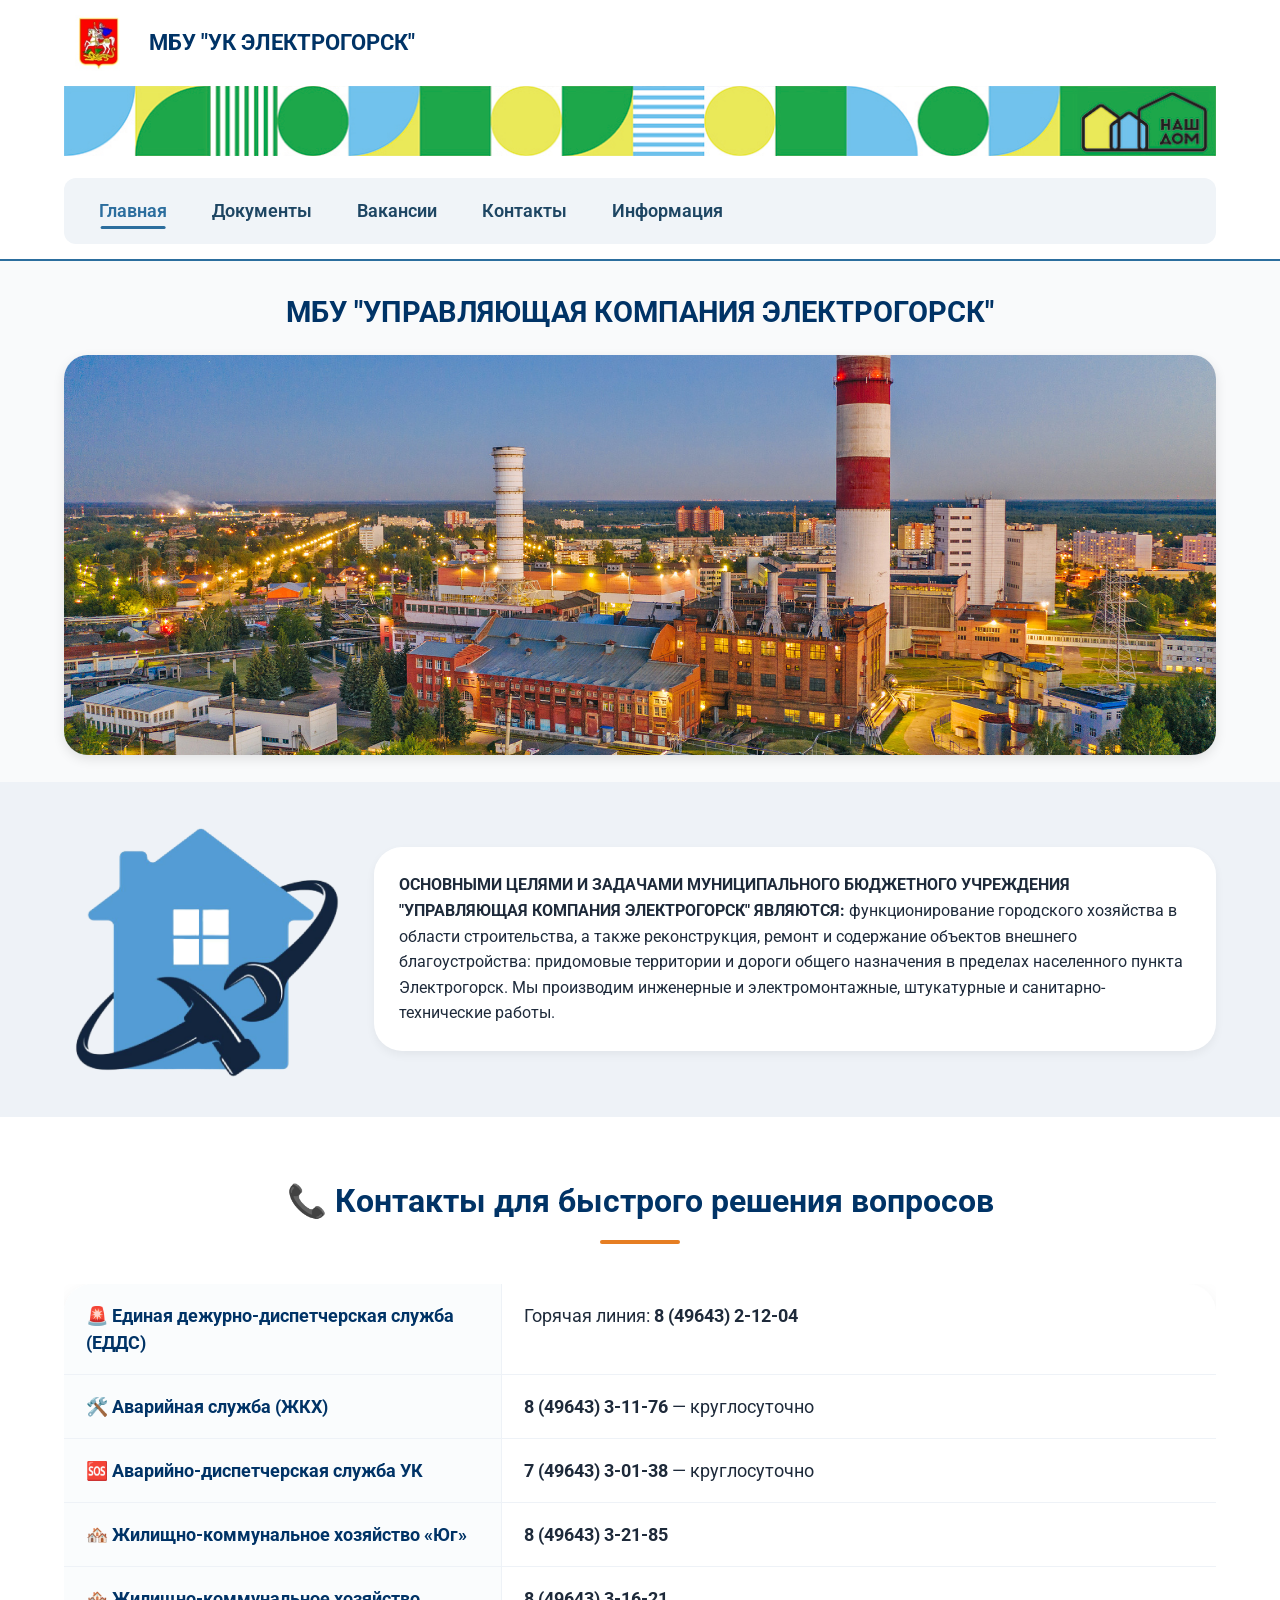
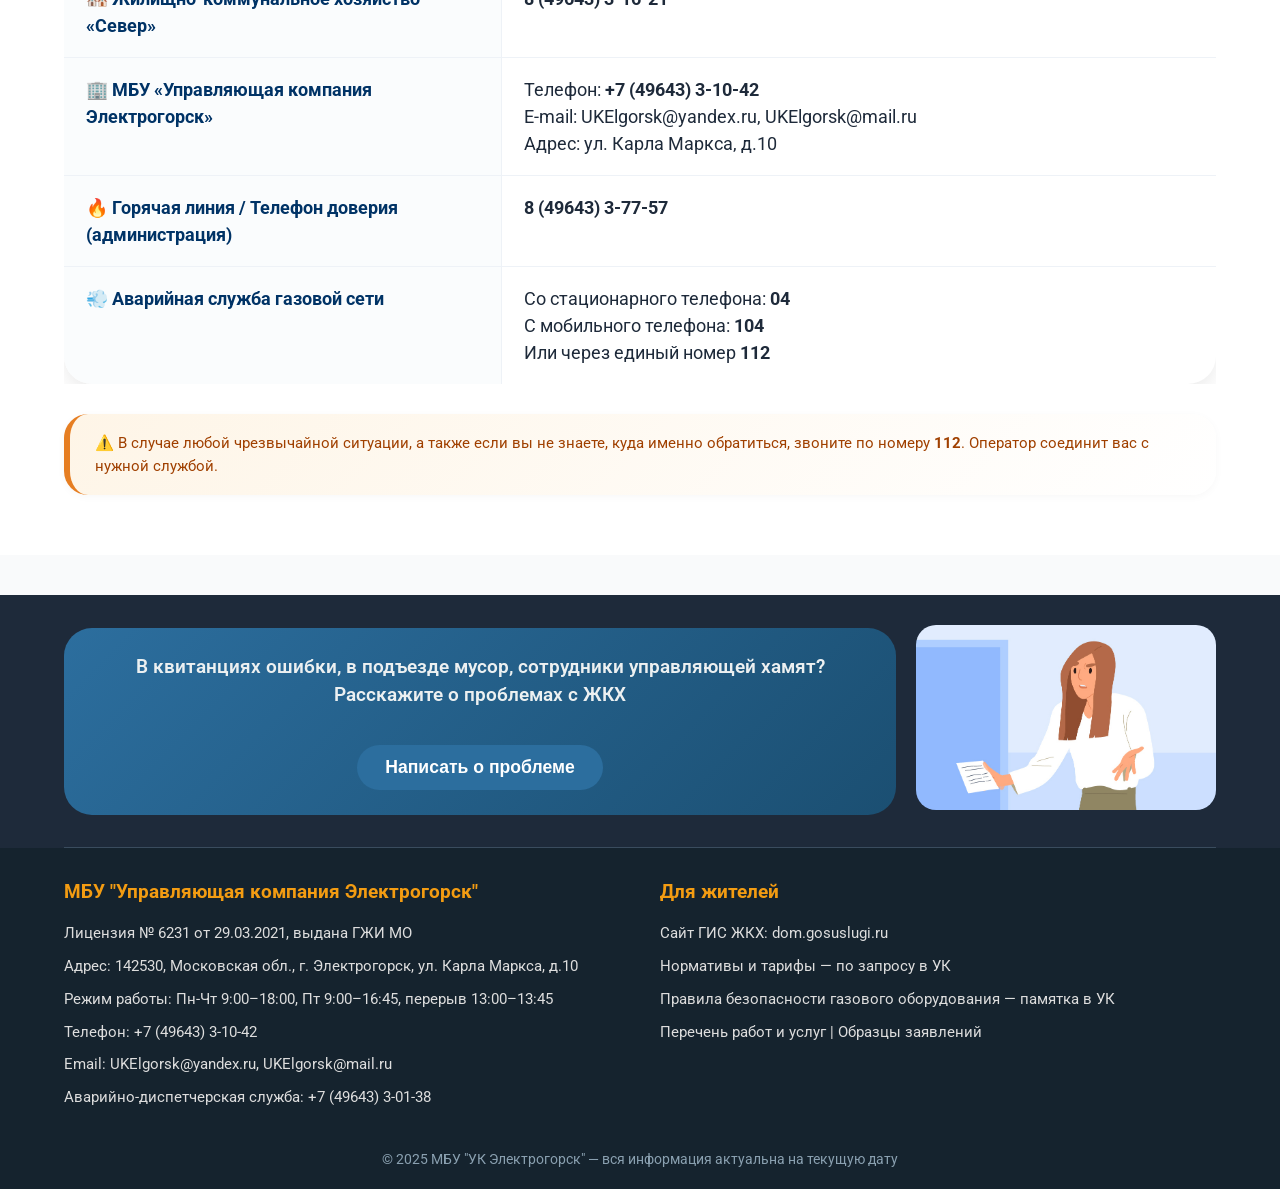
==== commit adb20d2f: "new number #1" ====
--- a/index.html
+++ b/index.html
@@ -70,7 +70,7 @@
                 <tbody>
                     <tr>
                         <td><strong>🚨 Единая дежурно-диспетчерская служба (ЕДДС)</strong></td>
-                        <td><strong>112</strong> <span style="color:#6c757d;">(один номер для вызова всех экстренных служб)</span><br>Стационарный телефон: <strong>8 (49643) 3-04-02</strong></td>
+                        <td>Горячая линия: <strong>8 (49643) 2-12-04</strong></td>
                     </tr>
                     <tr>
                         <td><strong>🛠️ Аварийная служба (ЖКХ)</strong></td>
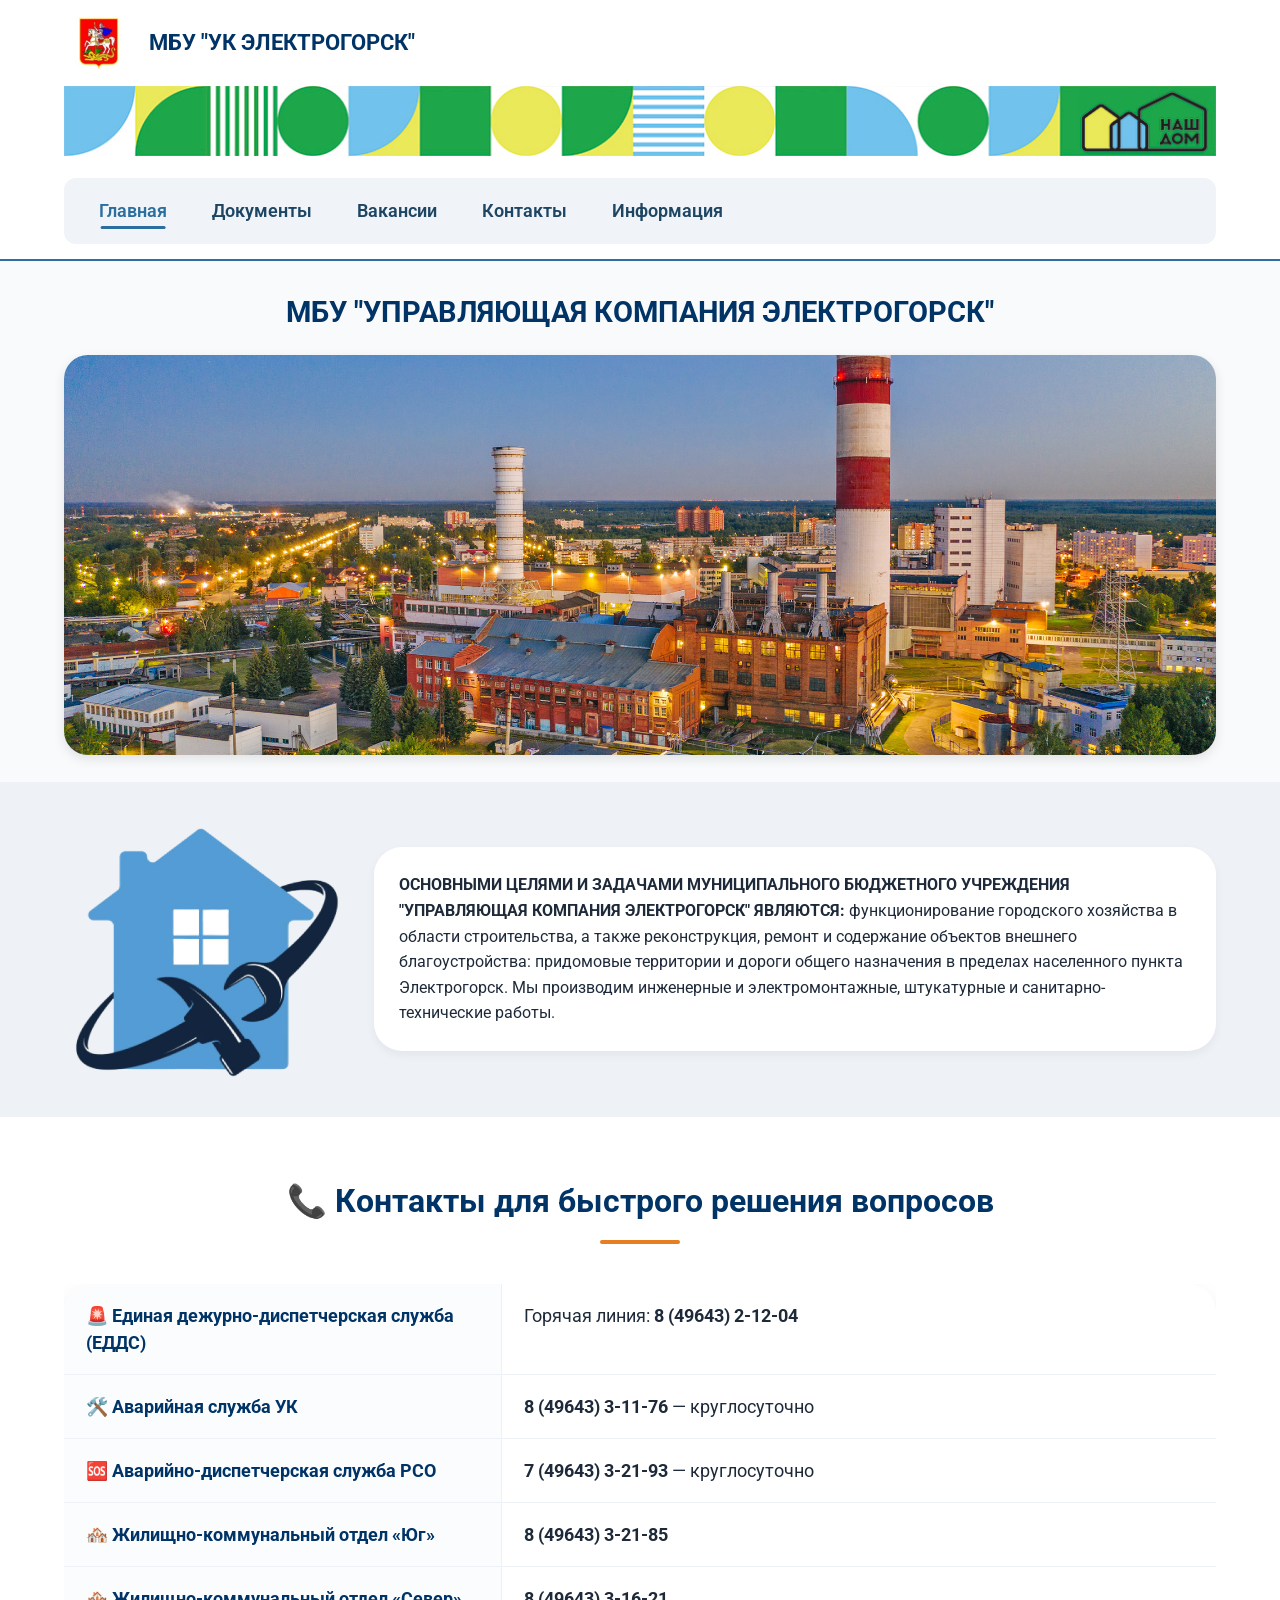
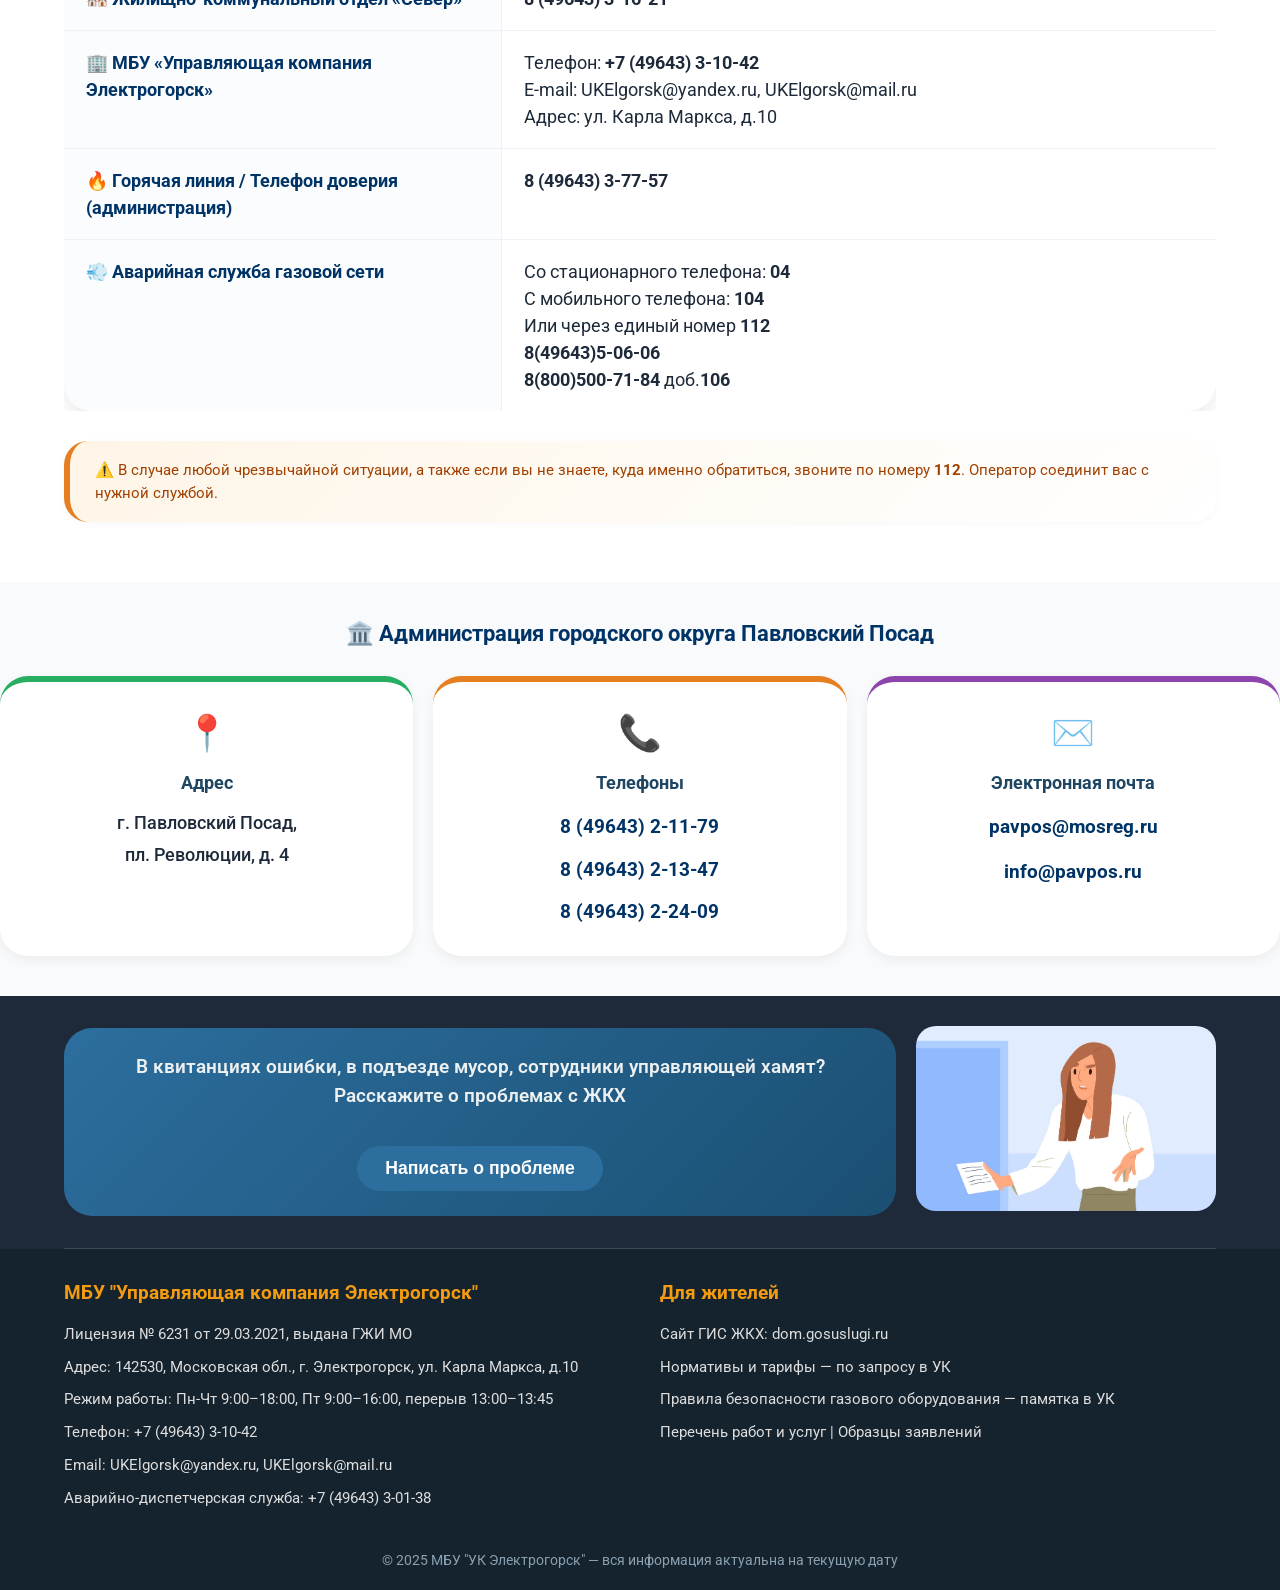
==== commit b6ea4333: "chekpoint" ====
--- a/index.html
+++ b/index.html
@@ -25,12 +25,12 @@
             <!-- НАВИГАЦИЯ -->
             <nav class="main-nav">
                 <ul class="nav-list">
-                    <li><a href="index.html" class="active" data-aos="fade-left" data-aos-duration="1500">Главная</a></li>
-                    <li><a href="documents.html" data-aos="fade-left" data-aos-duration="1500">Документы</a></li>
-                    <li><a href="vacancies.html" data-aos="fade-left" data-aos-duration="1500">Вакансии</a></li>
-                    <li><a href="contacts.html" data-aos="fade-left" data-aos-duration="1500">Контакты</a></li>
+                    <li><a href="index.html" class="active" data-aos="fade-left" data-aos-duration="1500" data-aos-delay="500">Главная</a></li>
+                    <li><a href="documents.html" data-aos="fade-left" data-aos-duration="1500" data-aos-delay="600">Документы</a></li>
+                    <li><a href="vacancies.html" data-aos="fade-left" data-aos-duration="1500" data-aos-delay="700">Вакансии</a></li>
+                    <li><a href="contacts.html" data-aos="fade-left" data-aos-duration="1500" data-aos-delay="800">Контакты</a></li>
                     <li class="dropdown">
-                        <a href="#" data-aos="fade-left" data-aos-duration="1500">Информация</a>
+                        <a href="#" data-aos="fade-left" data-aos-duration="1500" data-aos-delay="800">Информация</a>
                         <ul class="dropdown-menu">
                             <li><a href="info.html">Общая информация</a></li>
                             <li><a href="announcements.html">Объявления</a></li>
@@ -73,32 +73,36 @@
                         <td>Горячая линия: <strong>8 (49643) 2-12-04</strong></td>
                     </tr>
                     <tr>
-                        <td><strong>🛠️ Аварийная служба (ЖКХ)</strong></td>
+                        <td><strong>🛠️ Аварийная служба УК</strong></td>
                         <td><strong>8 (49643) 3-11-76</strong> — круглосуточно</td>
                     </tr>
                     <tr>
-    <td><strong>🆘 Аварийно-диспетчерская служба УК</strong></td>
-    <td><strong>7 (49643) 3-01-38</strong> — круглосуточно</td>
+    <td><strong>🆘 Аварийно-диспетчерская служба РСО</strong></td>
+    <td><strong>7 (49643) 3-21-93</strong> — круглосуточно</td>
 </tr>
                     <tr>
-                        <td><strong>🏘️ Жилищно-коммунальное хозяйство «Юг»</strong></td>
+                        <td><strong>🏘️ Жилищно-коммунальный отдел «Юг»</strong></td>
                         <td><strong>8 (49643) 3-21-85</strong></td>
                     </tr>
                     <tr>
-                        <td><strong>🏘️ Жилищно-коммунальное хозяйство «Север»</strong></td>
+                        <td><strong>🏘️ Жилищно-коммунальный отдел «Север»</strong></td>
                         <td><strong>8 (49643) 3-16-21</strong></td>
                     </tr>
                     <tr>
                         <td><strong>🏢 МБУ «Управляющая компания Электрогорск»</strong></td>
                         <td>Телефон: <strong>+7 (49643) 3-10-42</strong><br>E-mail: UKElgorsk@yandex.ru, UKElgorsk@mail.ru<br>Адрес: ул. Карла Маркса, д.10</td>
                     </tr>
+                    
                     <tr>
                         <td><strong>🔥 Горячая линия / Телефон доверия (администрация)</strong></td>
                         <td><strong>8 (49643) 3-77-57</strong></td>
                     </tr>
                     <tr>
                         <td><strong>💨 Аварийная служба газовой сети</strong></td>
-                        <td>Со стационарного телефона: <strong>04</strong><br>С мобильного телефона: <strong>104</strong><br>Или через единый номер <strong>112</strong></td>
+                        <td>Со стационарного телефона: <strong>04</strong><br>С мобильного телефона: <strong>104</strong><br>Или через единый номер <strong>112</strong>
+                        <br><strong>8(49643)5-06-06</strong>
+                        <br><strong>8(800)500-71-84</strong> доб.<strong>106</strong>
+                        </td>
                     </tr>
                 </tbody>
             </table>
@@ -106,6 +110,36 @@
         <p class="contacts-note">⚠️ В случае любой чрезвычайной ситуации, а также если вы не знаете, куда именно обратиться, звоните по номеру <strong>112</strong>. Оператор соединит вас с нужной службой.</p>
     </div>
 </section>
+
+
+<div class="admin-cards" data-aos="fade-left" data-aos-duration="1200">
+    <h3 class="admin-cards-title">🏛️ Администрация городского округа Павловский Посад</h3>
+    <div class="admin-cards-grid">
+        <div class="admin-card address-card">
+            <div class="admin-card-icon">📍</div>
+            <h4 class="admin-card-heading">Адрес</h4>
+            <p class="admin-card-text">г. Павловский Посад,<br>пл. Революции, д. 4</p>
+        </div>
+        <div class="admin-card phones-card">
+            <div class="admin-card-icon">📞</div>
+            <h4 class="admin-card-heading">Телефоны</h4>
+            <p class="admin-card-text">
+                <span class="phone-item"><a href="tel:84964321179">8 (49643) 2-11-79</a></span>
+                <span class="phone-item"><a href="tel:84964321347">8 (49643) 2-13-47</a></span>
+                <span class="phone-item"><a href="tel:84964322409">8 (49643) 2-24-09</a></span>
+            </p>
+        </div>
+        <div class="admin-card email-card">
+            <div class="admin-card-icon">✉️</div>
+            <h4 class="admin-card-heading">Электронная почта</h4>
+            <p class="admin-card-text">
+                <span class="email-item"><a href="mailto:pavpos@mosreg.ru">pavpos@mosreg.ru</a></span>
+                <span class="email-item"><a href="mailto:info@pavpos.ru">info@pavpos.ru</a></span>
+            </p>
+        </div>
+    </div>
+</div>
+
 
  <!-- конец -->
        <!-- Блок "Не дали отопление?" с одной картинкой -->
@@ -173,7 +207,7 @@
                         <h4>МБУ "Управляющая компания Электрогорск"</h4>
                         <p>Лицензия № 6231 от 29.03.2021, выдана ГЖИ МО</p>
                         <p>Адрес: 142530, Московская обл., г. Электрогорск, ул. Карла Маркса, д.10</p>
-                        <p>Режим работы: Пн-Чт 9:00–18:00, Пт 9:00–16:45, перерыв 13:00–13:45</p>
+                        <p>Режим работы: Пн-Чт 9:00–18:00, Пт 9:00–16:00, перерыв 13:00–13:45</p>
                         <p>Телефон: <a href="tel:+74964331042">+7 (49643) 3-10-42</a></p>
                         <p>Email: <a href="mailto:UKElgorsk@yandex.ru">UKElgorsk@yandex.ru</a>, <a href="mailto:UKElgorsk@mail.ru">UKElgorsk@mail.ru</a></p>
                         <p>Аварийно-диспетчерская служба: +7 (49643) 3-01-38</p>
@@ -193,6 +227,14 @@
         </div>
     </footer>
 
+
+
+
+
+
+
+
+    
    <!-- НОВОЕ МОДАЛЬНОЕ ОКНО для "Написать о проблеме" -->
 <div id="problemModal" class="modal problem-modal">
     <div class="modal-content modal-large">
--- a/style.css
+++ b/style.css
@@ -1188,4 +1188,133 @@
     border-left: 6px solid #e67e22;
     margin-top: 30px;
     box-shadow: 0 2px 8px rgba(0,0,0,0.03);
+}
+
+
+
+
+
+
+
+
+
+
+
+
+
+
+
+/* Блок контактов администрации — карточки */
+.admin-cards {
+    margin-top: 35px;
+}
+
+.admin-cards-title {
+    font-size: 1.4rem;
+    font-weight: 700;
+    color: #003366;
+    text-align: center;
+    margin-bottom: 25px;
+}
+
+.admin-cards-grid {
+    display: grid;
+    grid-template-columns: repeat(auto-fit, minmax(200px, 1fr));
+    gap: 20px;
+}
+
+.admin-card {
+    background: #ffffff;
+    border-radius: 28px;
+    padding: 25px 20px 20px;
+    text-align: center;
+    box-shadow: 0 4px 12px rgba(0,0,0,0.06);
+    transition: transform 0.25s ease, box-shadow 0.25s ease;
+    border-top: 6px solid #2c6e9e; /* базовая линия, будет переопределена для каждой карточки */
+}
+
+.admin-card:hover {
+    transform: translateY(-6px);
+    box-shadow: 0 12px 24px rgba(0,0,0,0.12);
+}
+
+/* Индивидуальные цвета для карточек */
+.address-card {
+    border-top-color: #27ae60;
+}
+.phones-card {
+    border-top-color: #e67e22;
+}
+.email-card {
+    border-top-color: #8e44ad;
+}
+
+.admin-card-icon {
+    font-size: 2.2rem;
+    margin-bottom: 10px;
+    display: block;
+}
+
+.admin-card-heading {
+    font-size: 1.1rem;
+    font-weight: 700;
+    color: #1e4663;
+    margin-bottom: 12px;
+}
+
+.admin-card-text {
+    font-size: 1.1rem; /* увеличили */
+    line-height: 1.8; /* больше межстрочного интервала для разделения */
+    color: #1e2a3a; /* более темный цвет для контраста */
+    font-weight: 500; /* чуть жирнее */
+}
+.admin-card-text a {
+    color: #003366; /* более насыщенный синий */
+    font-weight: 700; /* жирный */
+    text-decoration: none;
+    font-size: 1.15rem; /* чуть крупнее */
+    transition: color 0.2s;
+    display: inline-block; /* для удобства */
+    padding: 2px 0;
+}
+
+.admin-card-text a:hover {
+    color: #e67e22;
+    text-decoration: underline;
+}
+/* Каждый номер можно обернуть в span с отступом, чтобы они не слипались */
+.admin-card-text br {
+    margin-bottom: 4px;
+}
+/* Можно добавить разделитель между строками телефонов */
+.admin-card-text .phone-item {
+    display: block;
+    margin-bottom: 4px;
+}
+.phone-item,
+.email-item {
+    display: block;
+    margin-bottom: 6px;
+    font-size: 1.1rem;
+}
+.phone-item a,
+.email-item a {
+    font-size: 1.2rem;
+    font-weight: 700;
+    color: #003366;
+}
+.phone-item a:hover,
+.email-item a:hover {
+    color: #e67e22;
+}
+
+/* Адаптивность */
+@media (max-width: 600px) {
+    .admin-cards-grid {
+        grid-template-columns: 1fr;
+        gap: 15px;
+    }
+    .admin-card {
+        padding: 20px 15px;
+    }
 }
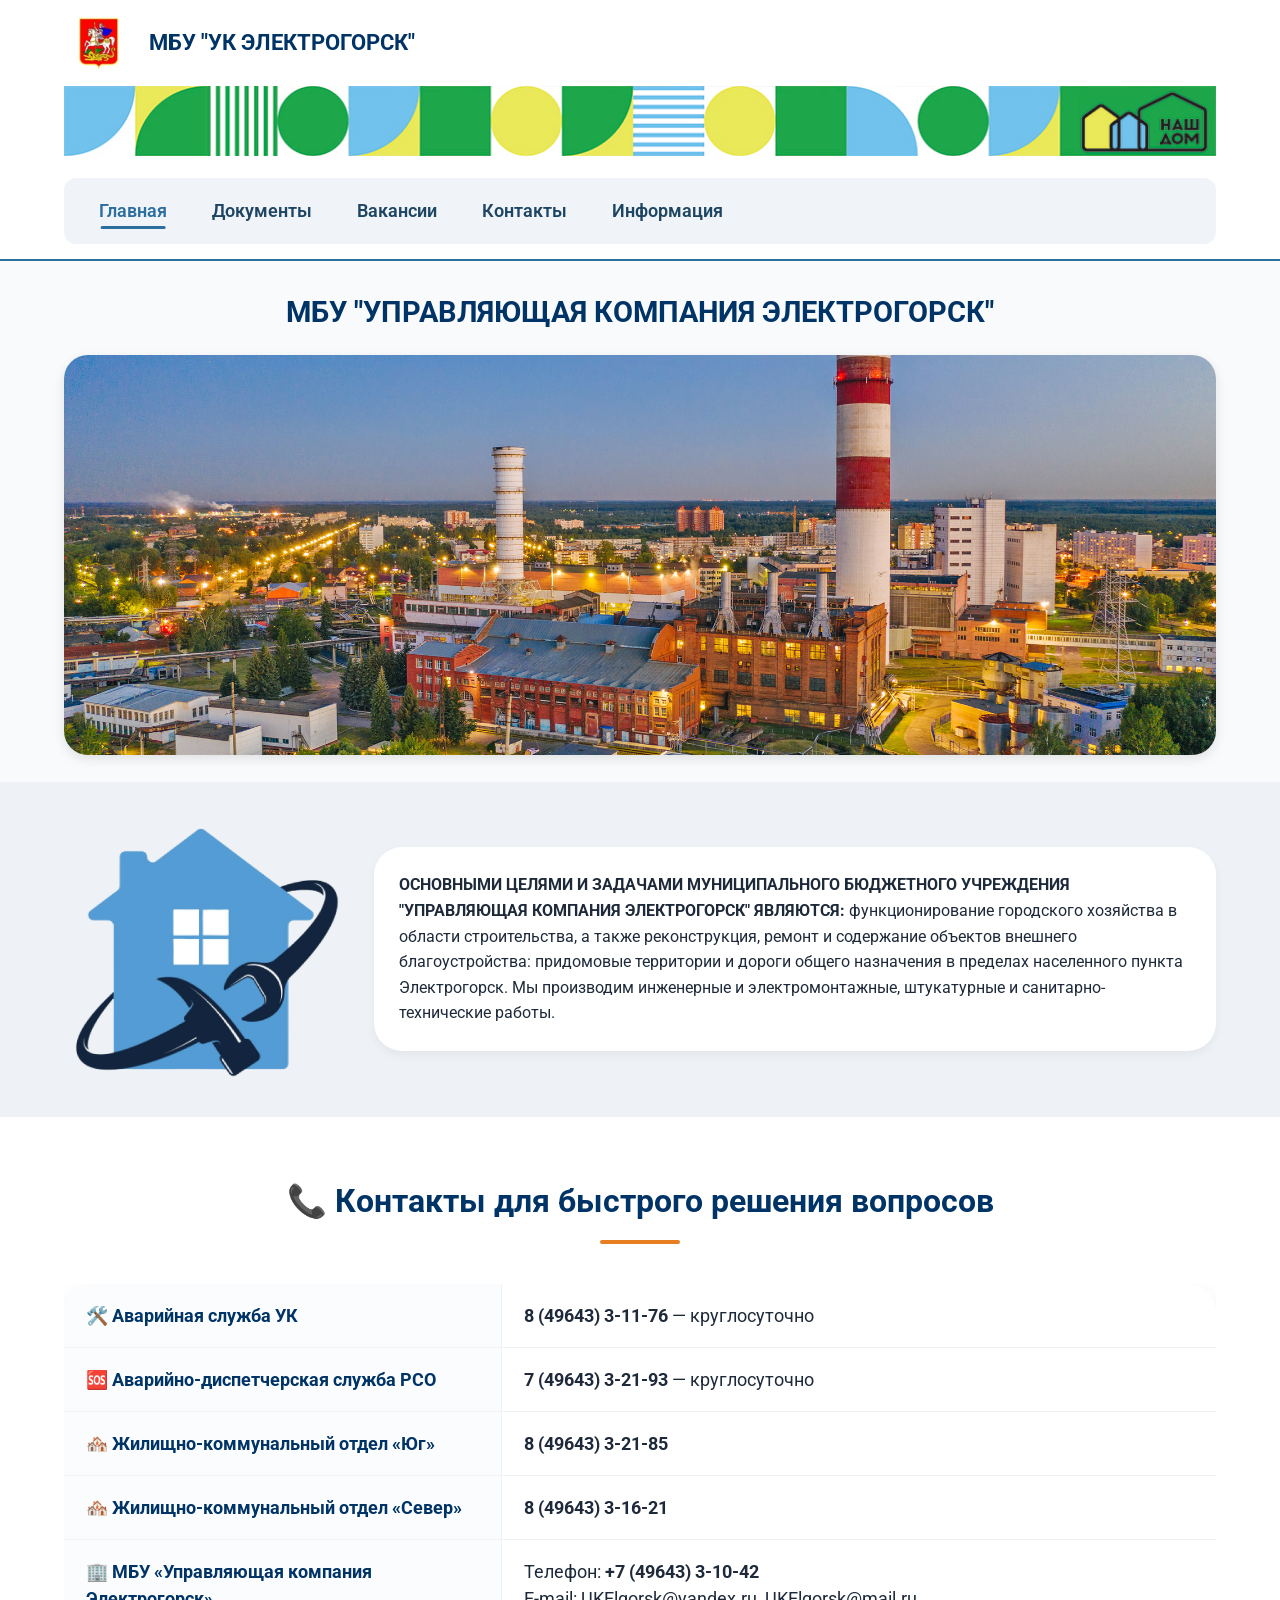
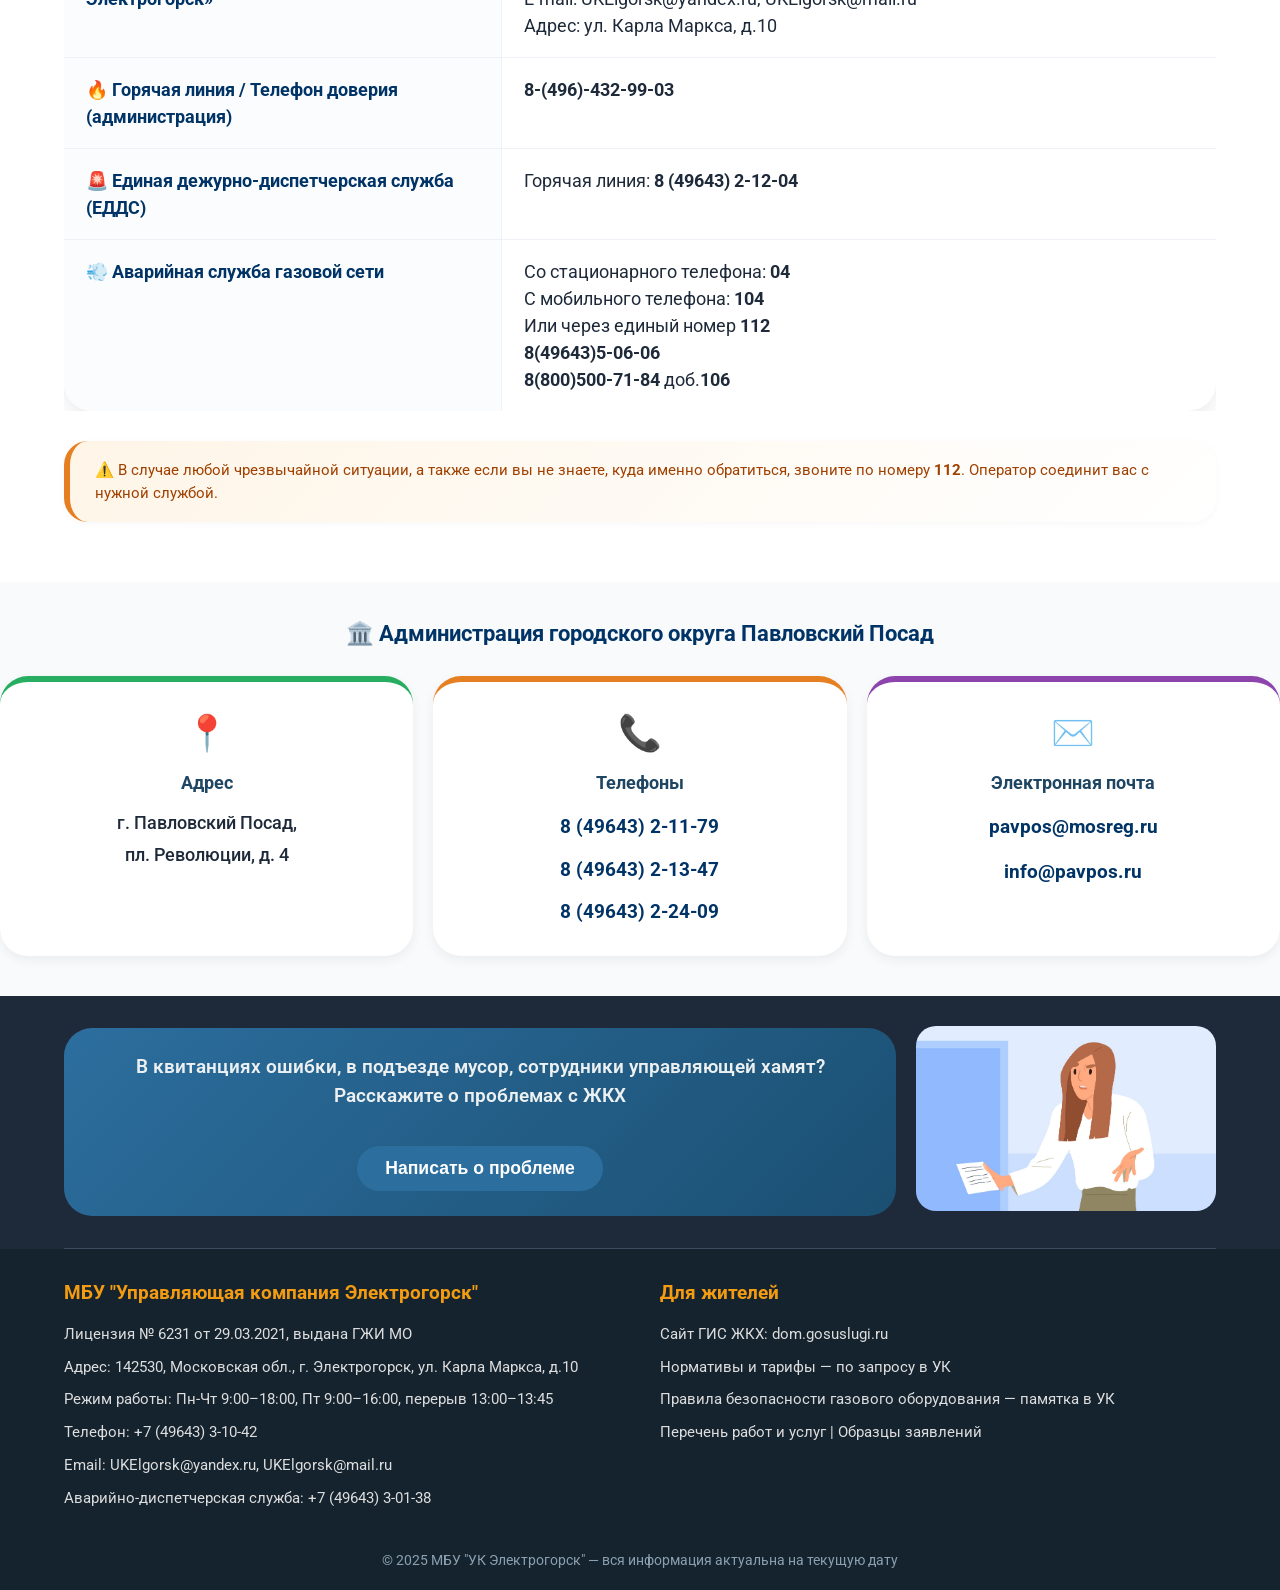
==== commit 4cf3deb2: "The numbers have been changed, and a new card has been added to contacts" ====
--- a/index.html
+++ b/index.html
@@ -67,11 +67,7 @@
         <h2 class="section-title">📞 Контакты для быстрого решения вопросов</h2>
         <div class="contacts-table-wrapper" data-aos="fade-up" data-aos-duration="800">
             <table class="contacts-table">
-                <tbody>
-                    <tr>
-                        <td><strong>🚨 Единая дежурно-диспетчерская служба (ЕДДС)</strong></td>
-                        <td>Горячая линия: <strong>8 (49643) 2-12-04</strong></td>
-                    </tr>
+                <tbody>   
                     <tr>
                         <td><strong>🛠️ Аварийная служба УК</strong></td>
                         <td><strong>8 (49643) 3-11-76</strong> — круглосуточно</td>
@@ -95,7 +91,11 @@
                     
                     <tr>
                         <td><strong>🔥 Горячая линия / Телефон доверия (администрация)</strong></td>
-                        <td><strong>8 (49643) 3-77-57</strong></td>
+                        <td><strong>8-(496)-432-99-03</strong></td>
+                    </tr>
+                    <tr>
+                        <td><strong>🚨 Единая дежурно-диспетчерская служба (ЕДДС)</strong></td>
+                        <td>Горячая линия: <strong>8 (49643) 2-12-04</strong></td>
                     </tr>
                     <tr>
                         <td><strong>💨 Аварийная служба газовой сети</strong></td>
--- a/style.css
+++ b/style.css
@@ -1317,4 +1317,40 @@
     .admin-card {
         padding: 20px 15px;
     }
+}
+
+
+
+
+
+
+
+
+/* Карточка приёма директором */
+.highlight-card {
+    background: linear-gradient(135deg, #fef9f0, #fff);
+    border: 1px solid #ffe0b3;
+    position: relative;
+}
+
+.highlight-card::before {
+    content: '⭐';
+    position: absolute;
+    top: -10px;
+    right: -10px;
+    font-size: 2rem;
+    background: white;
+    border-radius: 50%;
+    padding: 5px;
+    box-shadow: 0 2px 8px rgba(0,0,0,0.1);
+}
+
+.highlight-card .important-note {
+    background: #fef5e7;
+    border-radius: 16px;
+    padding: 10px 15px;
+    margin-top: 15px;
+    font-size: 0.9rem;
+    color: #a04000;
+    border-left: 4px solid #e67e22;
 }
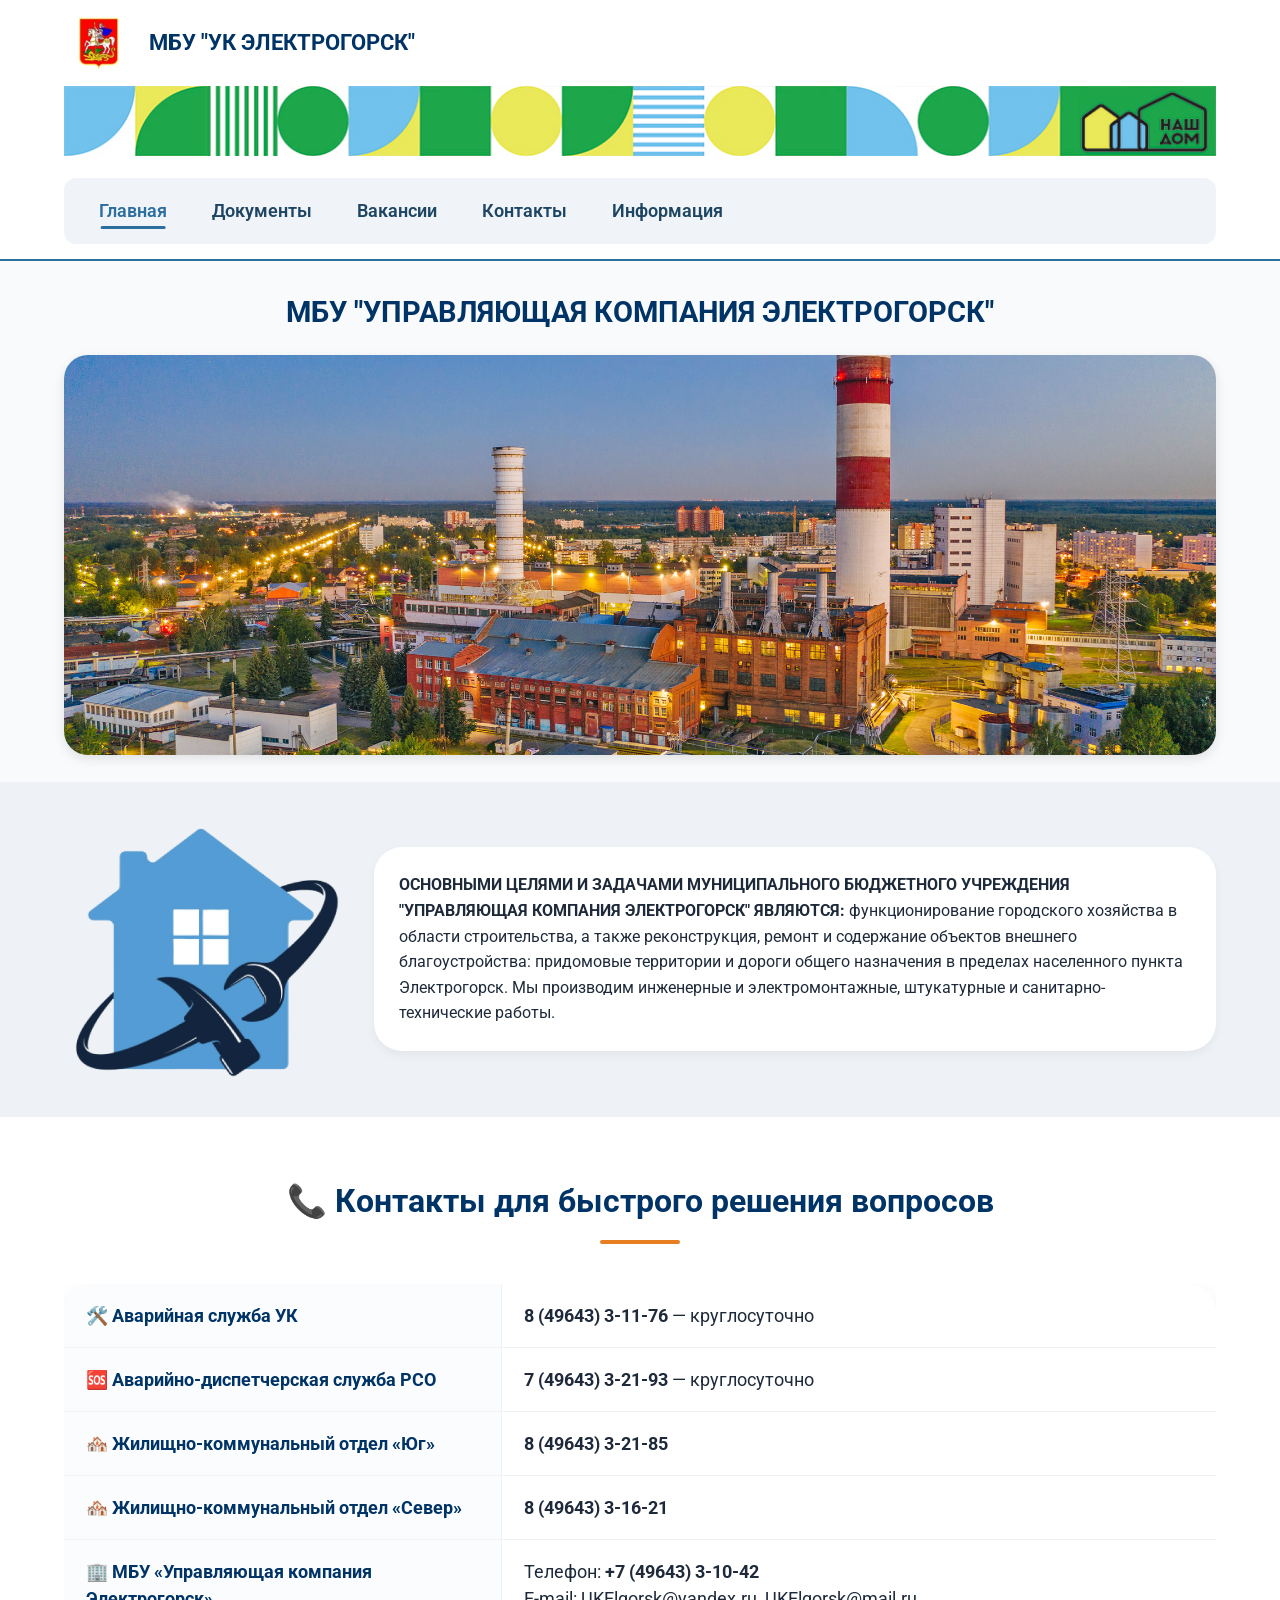
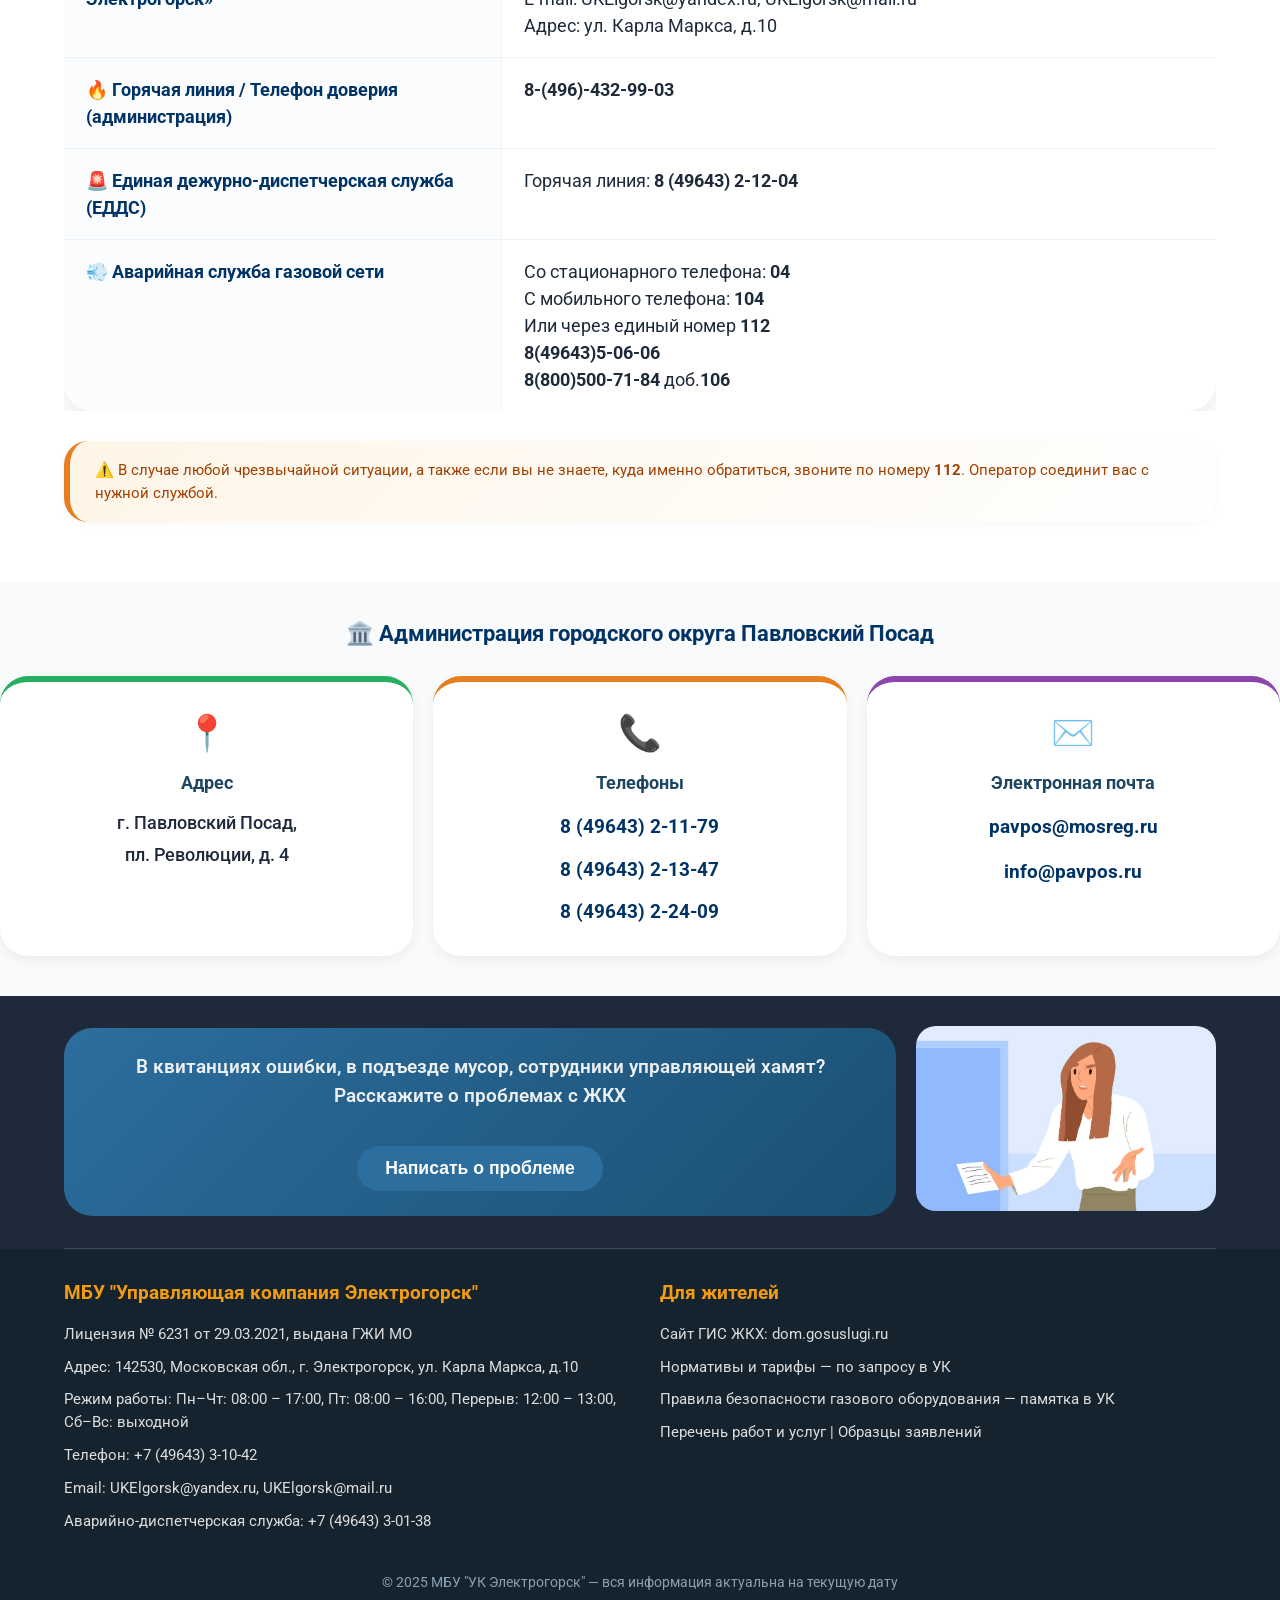
==== commit 4f77df32: "new information" ====
--- a/index.html
+++ b/index.html
@@ -207,7 +207,7 @@
                         <h4>МБУ "Управляющая компания Электрогорск"</h4>
                         <p>Лицензия № 6231 от 29.03.2021, выдана ГЖИ МО</p>
                         <p>Адрес: 142530, Московская обл., г. Электрогорск, ул. Карла Маркса, д.10</p>
-                        <p>Режим работы: Пн-Чт 9:00–18:00, Пт 9:00–16:00, перерыв 13:00–13:45</p>
+                        <p>Режим работы: Пн–Чт: 08:00 – 17:00, Пт: 08:00 – 16:00, Перерыв: 12:00 – 13:00, Сб–Вс: выходной</p>
                         <p>Телефон: <a href="tel:+74964331042">+7 (49643) 3-10-42</a></p>
                         <p>Email: <a href="mailto:UKElgorsk@yandex.ru">UKElgorsk@yandex.ru</a>, <a href="mailto:UKElgorsk@mail.ru">UKElgorsk@mail.ru</a></p>
                         <p>Аварийно-диспетчерская служба: +7 (49643) 3-01-38</p>
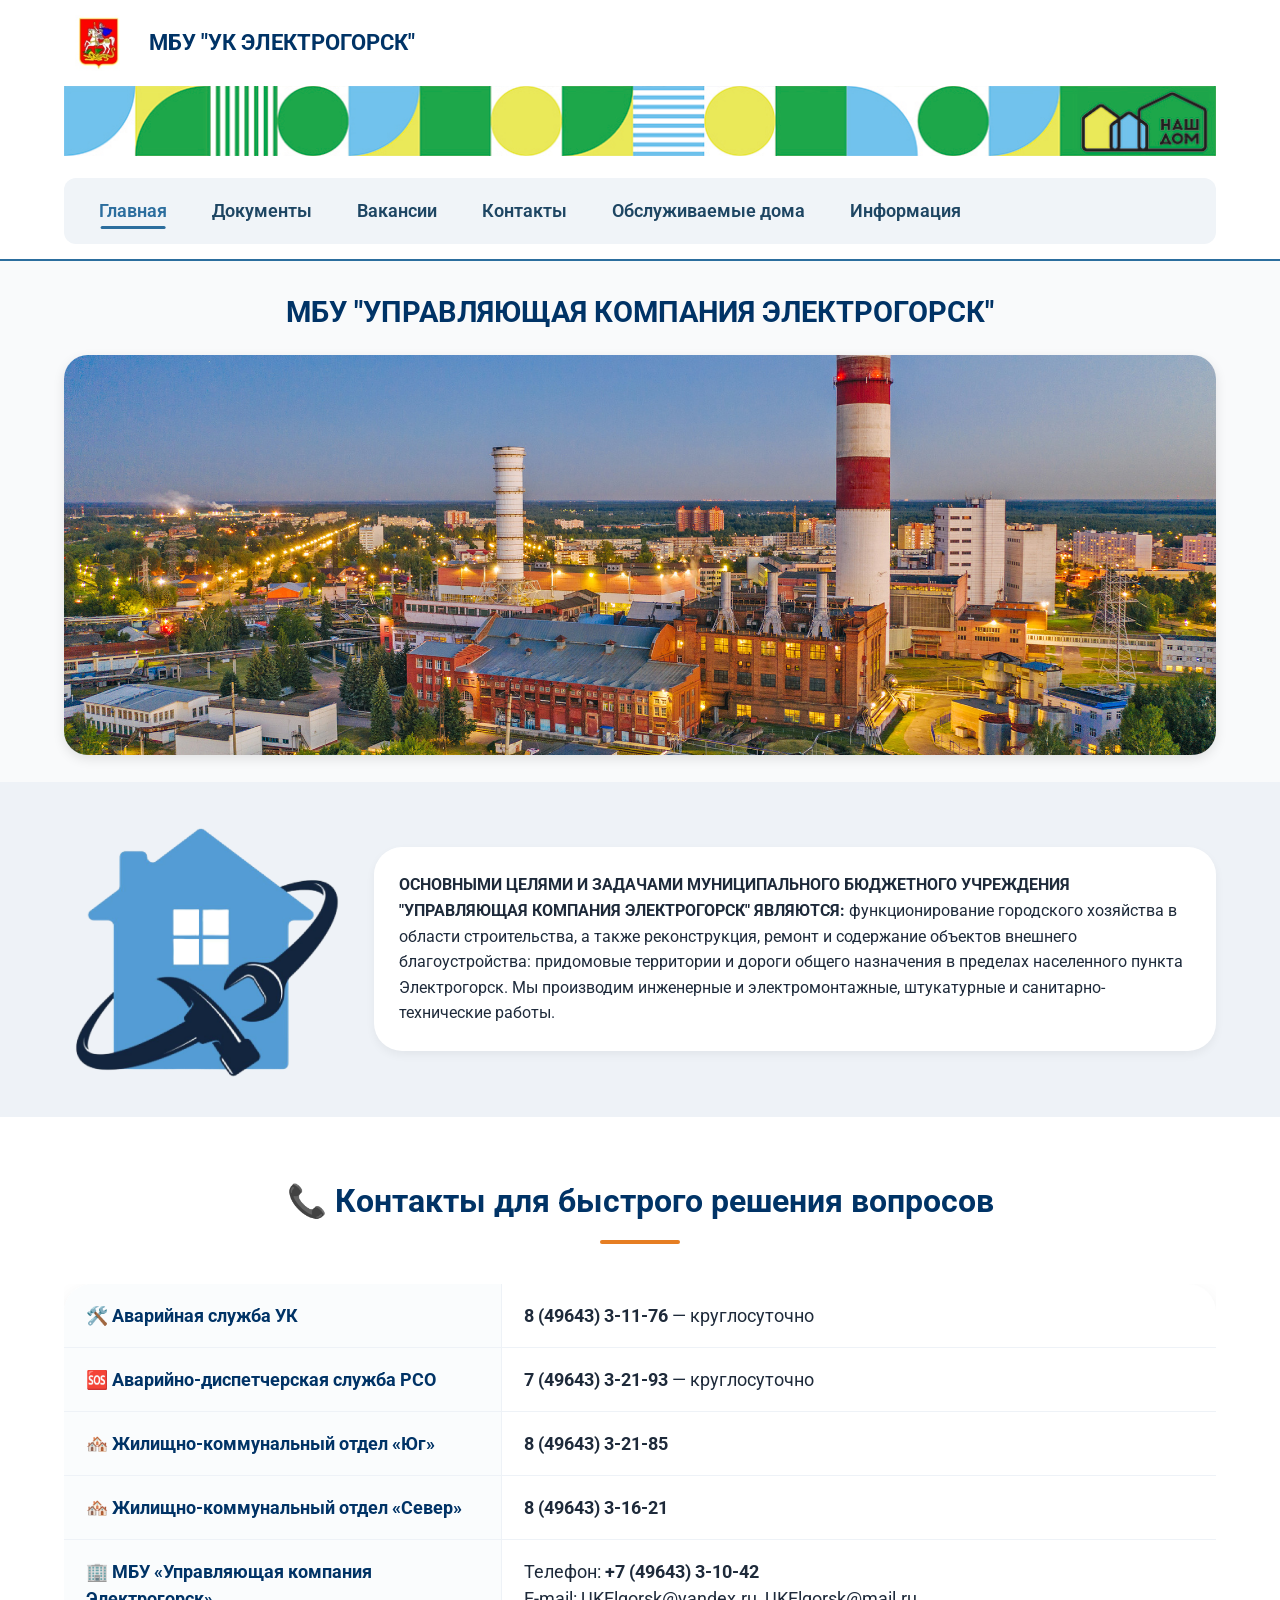
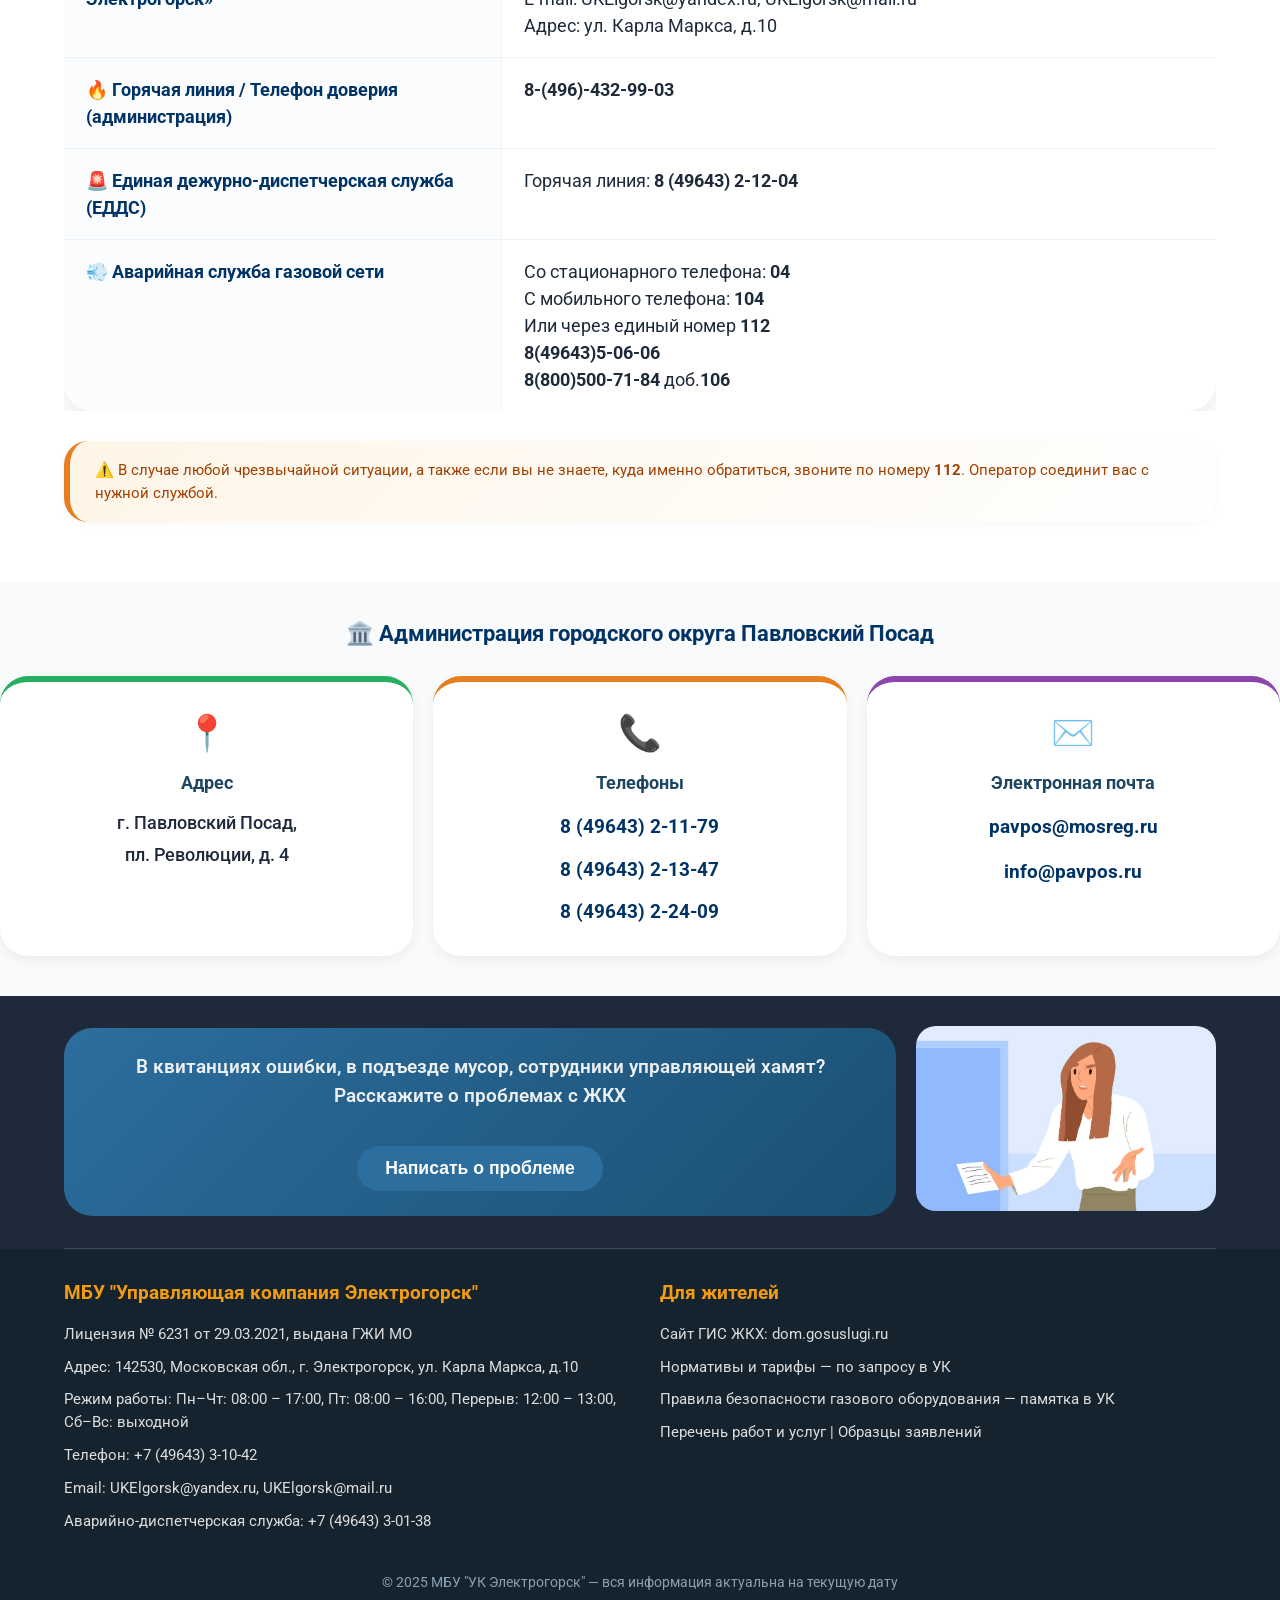
==== commit 0f45102b: "test houses" ====
--- a/index.html
+++ b/index.html
@@ -29,6 +29,7 @@
                     <li><a href="documents.html" data-aos="fade-left" data-aos-duration="1500" data-aos-delay="600">Документы</a></li>
                     <li><a href="vacancies.html" data-aos="fade-left" data-aos-duration="1500" data-aos-delay="700">Вакансии</a></li>
                     <li><a href="contacts.html" data-aos="fade-left" data-aos-duration="1500" data-aos-delay="800">Контакты</a></li>
+                    <li><a href="houses.html" data-aos="fade-left" data-aos-duration="1500" data-aos-delay="800">Обслуживаемые дома</a></li>
                     <li class="dropdown">
                         <a href="#" data-aos="fade-left" data-aos-duration="1500" data-aos-delay="800">Информация</a>
                         <ul class="dropdown-menu">
--- a/style.css
+++ b/style.css
@@ -1353,4 +1353,209 @@
     font-size: 0.9rem;
     color: #a04000;
     border-left: 4px solid #e67e22;
+}
+
+
+
+
+
+
+
+
+/* Страница обслуживаемых домов */
+.houses-container {
+    padding: 40px 20px;
+}
+
+.houses-intro {
+    font-size: 1.1rem;
+    margin-bottom: 25px;
+    color: #2c3e50;
+}
+
+.search-box {
+    margin-bottom: 30px;
+}
+
+.search-input {
+    width: 100%;
+    max-width: 500px;
+    padding: 14px 20px;
+    border: 2px solid #e2edf2;
+    border-radius: 30px;
+    font-size: 1rem;
+    transition: border-color 0.3s, box-shadow 0.3s;
+    outline: none;
+}
+
+.search-input:focus {
+    border-color: #2c6e9e;
+    box-shadow: 0 0 0 4px rgba(44, 110, 158, 0.1);
+}
+
+/* Аккордеон улиц */
+.houses-accordion {
+    margin-top: 10px;
+}
+
+.house-street-item {
+    margin-bottom: 12px;
+    border-radius: 20px;
+    overflow: hidden;
+    background: white;
+    box-shadow: 0 2px 8px rgba(0,0,0,0.04);
+    transition: box-shadow 0.2s;
+}
+
+.house-street-item:hover {
+    box-shadow: 0 4px 12px rgba(0,0,0,0.08);
+}
+
+.house-street-header {
+    width: 100%;
+    padding: 16px 22px;
+    background: #f8fafc;
+    border: none;
+    text-align: left;
+    font-size: 1.15rem;
+    font-weight: 700;
+    color: #003366;
+    cursor: pointer;
+    display: flex;
+    justify-content: space-between;
+    align-items: center;
+    transition: background 0.2s;
+}
+
+.house-street-header:hover {
+    background: #eef2f7;
+}
+
+.street-name {
+    flex: 1;
+}
+
+.street-badge {
+    display: flex;
+    align-items: center;
+    gap: 12px;
+    font-weight: 400;
+    font-size: 0.9rem;
+    color: #7f8c8d;
+}
+
+.house-count {
+    background: #2c6e9e;
+    color: white;
+    padding: 2px 12px;
+    border-radius: 20px;
+    font-weight: 600;
+    font-size: 0.8rem;
+}
+
+.arrow {
+    transition: transform 0.25s ease;
+    font-size: 0.7rem;
+    color: #2c6e9e;
+}
+
+.house-street-content {
+    max-height: 0;
+    overflow: hidden;
+    transition: max-height 0.35s cubic-bezier(0.33, 1, 0.68, 1);
+    padding: 0 22px;
+}
+
+.house-street-content.open {
+    max-height: 2000px;
+    padding: 15px 22px 20px;
+}
+
+.house-list {
+    display: flex;
+    flex-wrap: wrap;
+    gap: 10px;
+}
+
+.house-btn {
+    padding: 8px 18px;
+    background: #eef2f7;
+    border: none;
+    border-radius: 20px;
+    font-size: 0.95rem;
+    font-weight: 500;
+    color: #1e4663;
+    cursor: pointer;
+    transition: background 0.2s, transform 0.15s, box-shadow 0.2s;
+}
+
+.house-btn:hover {
+    background: #2c6e9e;
+    color: white;
+    transform: scale(1.04);
+    box-shadow: 0 4px 10px rgba(44, 110, 158, 0.25);
+}
+
+/* Модалка для дома */
+.house-modal .modal-content {
+    max-width: 480px;
+}
+
+.house-modal .modal-content h3 {
+    color: #003366;
+    font-size: 1.5rem;
+    margin-bottom: 20px;
+    border-bottom: 2px solid #e67e22;
+    padding-bottom: 12px;
+}
+
+.house-modal-info .modal-row {
+    display: flex;
+    padding: 8px 0;
+    border-bottom: 1px solid #f0f0f0;
+    gap: 12px;
+}
+
+.house-modal-info .modal-row:last-of-type {
+    border-bottom: none;
+}
+
+.modal-label {
+    font-weight: 600;
+    color: #1e4663;
+    min-width: 140px;
+    flex-shrink: 0;
+}
+
+.modal-value {
+    color: #2c3e50;
+    word-break: break-word;
+}
+
+.modal-value a {
+    color: #e67e22;
+    text-decoration: none;
+    font-weight: 600;
+}
+
+.modal-value a:hover {
+    text-decoration: underline;
+}
+
+.modal-divider {
+    height: 1px;
+    background: #e2edf2;
+    margin: 12px 0;
+}
+
+/* Адаптивность */
+@media (max-width: 600px) {
+    .modal-label {
+        min-width: 100px;
+        font-size: 0.9rem;
+    }
+    .house-modal .modal-content {
+        max-width: 100%;
+        padding: 20px;
+    }
 }
